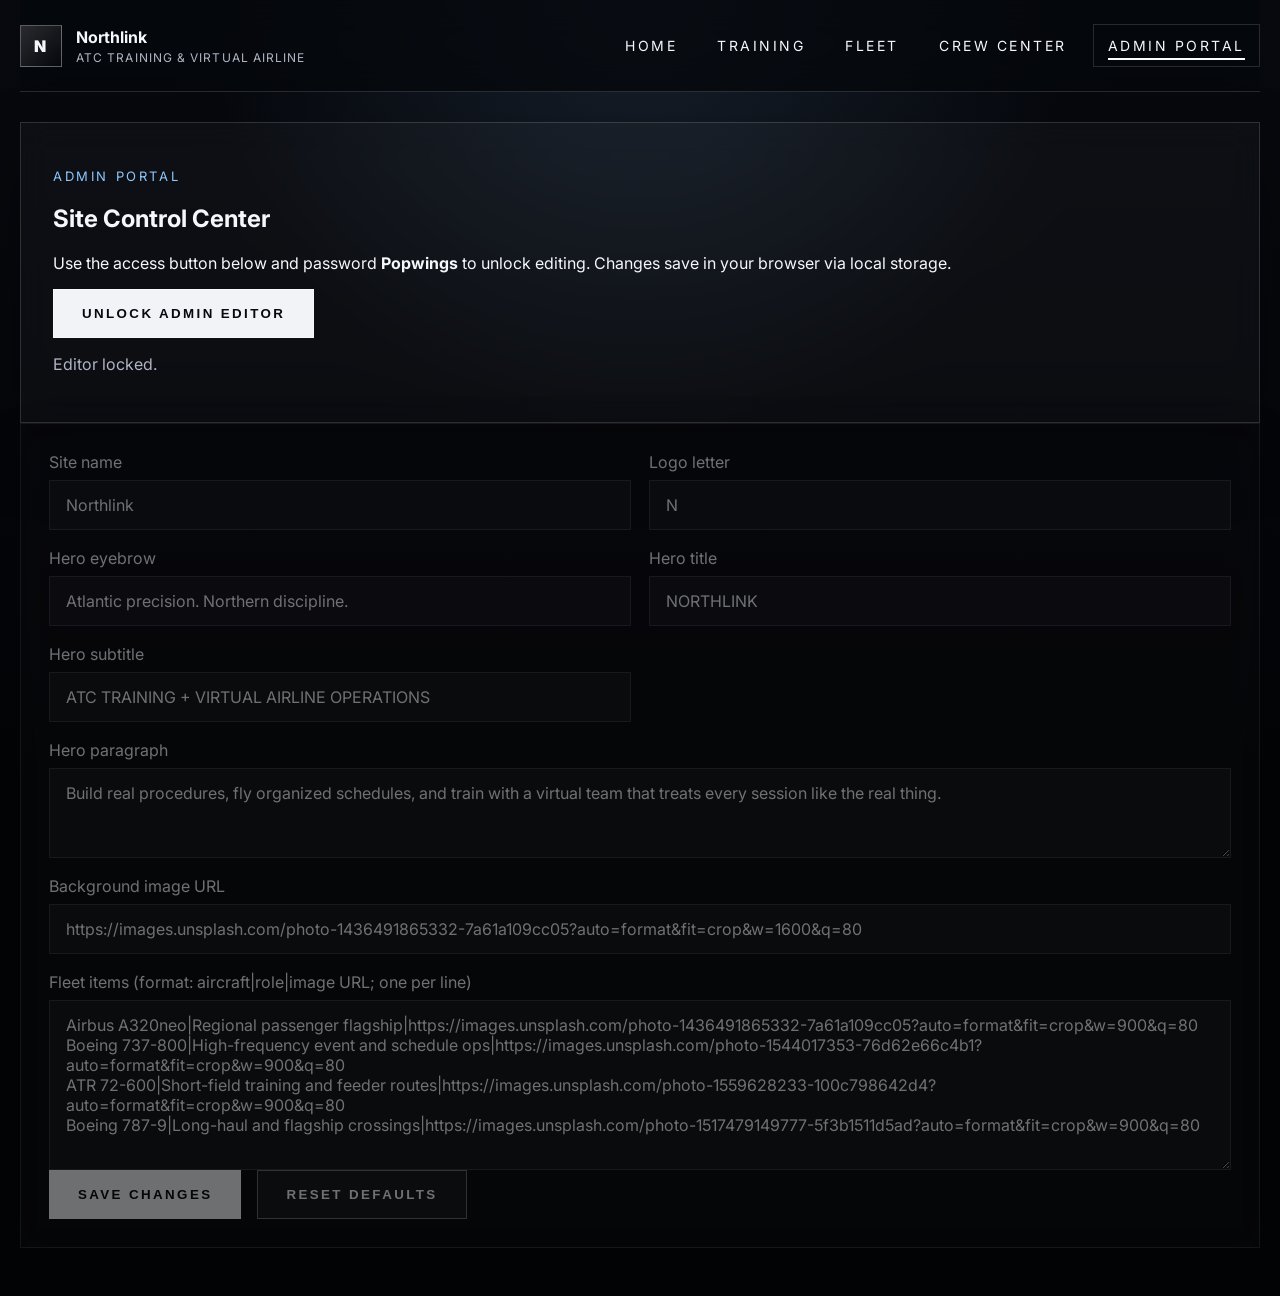
==== admin.html @ 6ab49938 "Build Northlink multi-page website" ====
<!DOCTYPE html>
<html lang="en">
  <head>
    <meta charset="UTF-8" />
    <meta name="viewport" content="width=device-width, initial-scale=1.0" />
    <title>Northlink Admin</title>
    <link rel="preconnect" href="https://fonts.googleapis.com" />
    <link rel="preconnect" href="https://fonts.gstatic.com" crossorigin />
    <link href="https://fonts.googleapis.com/css2?family=Inter:wght@400;500;600;700;800;900&display=swap" rel="stylesheet" />
    <link rel="stylesheet" href="styles.css" />
  </head>
  <body data-page="admin">
    <div class="site-shell inner-page">
      <header class="topbar">
        <a class="brand" href="index.html"><span class="brand-mark">N</span><span><strong>Northlink</strong><small>ATC Training & Virtual Airline</small></span></a>
        <nav class="nav">
          <a href="index.html" data-nav="home">Home</a>
          <a href="training.html" data-nav="training">Training</a>
          <a href="fleet.html" data-nav="fleet">Fleet</a>
          <a href="crew.html" data-nav="crew">Crew Center</a>
          <a href="admin.html" class="portal-link" data-nav="admin">Admin Portal</a>
        </nav>
      </header>
      <main class="page-grid reveal">
        <section class="page-hero glass">
          <p class="section-tag">Admin Portal</p>
          <h1>Site Control Center</h1>
          <p>Use the access button below and password <strong>Popwings</strong> to unlock editing. Changes save in your browser via local storage.</p>
          <button id="adminUnlock" class="button button-primary">Unlock Admin Editor</button>
          <p id="adminStatus" class="admin-status">Editor locked.</p>
        </section>

        <section id="adminPanel" class="admin-panel glass locked">
          <div class="admin-grid">
            <label>
              <span>Site name</span>
              <input data-setting="siteName" type="text" placeholder="Northlink" />
            </label>
            <label>
              <span>Logo letter</span>
              <input data-setting="logoLetter" type="text" maxlength="2" placeholder="N" />
            </label>
            <label>
              <span>Hero eyebrow</span>
              <input data-setting="heroEyebrow" type="text" />
            </label>
            <label>
              <span>Hero title</span>
              <input data-setting="heroTitle" type="text" />
            </label>
            <label>
              <span>Hero subtitle</span>
              <input data-setting="heroSubtitle" type="text" />
            </label>
            <label class="full">
              <span>Hero paragraph</span>
              <textarea data-setting="heroCopy" rows="3"></textarea>
            </label>
            <label class="full">
              <span>Background image URL</span>
              <input data-setting="heroImage" type="url" placeholder="https://..." />
            </label>
            <label class="full">
              <span>Fleet items (format: aircraft|role|image URL; one per line)</span>
              <textarea data-setting="fleetItems" rows="7"></textarea>
            </label>
          </div>
          <div class="admin-actions">
            <button id="saveSettings" class="button button-primary">Save Changes</button>
            <button id="resetSettings" class="button button-secondary">Reset Defaults</button>
          </div>
        </section>
      </main>
    </div>
    <script src="app.js"></script>
  </body>
</html>
---- styles.css ----
:root {
  --bg: #05070b;
  --bg-soft: rgba(255, 255, 255, 0.06);
  --text: #f5f7fb;
  --muted: #afb5c3;
  --line: rgba(255, 255, 255, 0.14);
  --accent: #8cc8ff;
  --accent-strong: #ffffff;
  --shadow: 0 30px 60px rgba(0, 0, 0, 0.35);
  --hero-image: url('https://images.unsplash.com/photo-1436491865332-7a61a109cc05?auto=format&fit=crop&w=1600&q=80');
}
* { box-sizing: border-box; }
html { scroll-behavior: smooth; }
body {
  margin: 0;
  min-height: 100vh;
  font-family: 'Inter', system-ui, sans-serif;
  background:
    radial-gradient(circle at top, rgba(140, 200, 255, 0.12), transparent 30%),
    linear-gradient(180deg, #07090f, #030406 60%);
  color: var(--text);
}
a { color: inherit; text-decoration: none; }
.site-shell { width: min(1240px, calc(100% - 40px)); margin: 0 auto; padding-bottom: 48px; }
.topbar {
  position: sticky; top: 0; z-index: 20; display: flex; align-items: center; justify-content: space-between;
  padding: 24px 0; backdrop-filter: blur(18px); background: rgba(5,7,11,0.75); border-bottom: 1px solid var(--line);
}
.brand { display: inline-flex; align-items: center; gap: 14px; }
.brand-mark {
  width: 42px; height: 42px; display: grid; place-items: center; border: 1px solid rgba(255,255,255,.3);
  font-weight: 900; letter-spacing: .08em; background: linear-gradient(135deg, rgba(255,255,255,.15), transparent);
}
.brand strong, .brand small { display: block; }
.brand small { color: var(--muted); font-size: 12px; letter-spacing: .09em; text-transform: uppercase; margin-top: 3px; }
.nav { display: flex; gap: 12px; flex-wrap: wrap; align-items: center; }
.nav a { padding: 12px 14px; font-size: 14px; text-transform: uppercase; letter-spacing: .18em; position: relative; }
.nav a.active::after, .nav a:hover::after {
  content: ''; position: absolute; left: 14px; right: 14px; bottom: 6px; height: 2px; background: var(--accent-strong);
}
.portal-link { border: 1px solid var(--line); }
.hero {
  position: relative; min-height: calc(100vh - 110px); display: grid; align-items: center; overflow: hidden; border-bottom: 1px solid var(--line);
}
.hero::before {
  content: ''; position: absolute; inset: 0; background: var(--hero-image) center/cover no-repeat; filter: grayscale(1) brightness(0.3); transform: scale(1.04);
  animation: drift 16s ease-in-out infinite alternate;
}
.hero-overlay { position: absolute; inset: 0; background: linear-gradient(180deg, rgba(3,4,6,.4), rgba(3,4,6,.7)); }
.hero-content { position: relative; z-index: 1; max-width: 760px; padding: 80px 0; }
.eyebrow, .section-tag { color: var(--accent); text-transform: uppercase; letter-spacing: .2em; font-size: 13px; }
.hero h1 { margin: 0; font-size: clamp(4.5rem, 12vw, 8.5rem); line-height: .88; font-weight: 900; }
.hero h2 { margin: 12px 0 18px; font-size: clamp(1.2rem, 3vw, 2rem); letter-spacing: .12em; }
.hero-copy { max-width: 640px; font-size: 1.1rem; color: #dfe4ed; }
.hero-actions, .admin-actions, .table-header { display: flex; gap: 16px; flex-wrap: wrap; align-items: center; }
.button {
  display: inline-flex; align-items: center; justify-content: center; padding: 16px 28px; text-transform: uppercase; letter-spacing: .18em;
  font-weight: 700; border: 1px solid rgba(255,255,255,.35); transition: transform .25s ease, background .25s ease, border-color .25s ease;
  cursor: pointer; background: transparent; color: var(--text);
}
.button:hover { transform: translateY(-2px); }
.button-primary { background: #f2f3f6; color: #07090f; }
.button-secondary { background: rgba(255,255,255,.05); }
.stats, .feature-grid, .split-section, .page-grid { padding-top: 42px; }
.stats { display: grid; grid-template-columns: repeat(3, 1fr); gap: 20px; }
.stats article, .panel, .crew-table, .page-hero, .card, .admin-panel { border: 1px solid var(--line); background: rgba(255,255,255,.03); box-shadow: var(--shadow); }
.stats article { padding: 28px; }
.stats strong { display: block; font-size: 2rem; margin-bottom: 10px; }
.stats span { color: var(--muted); }
.feature-grid, .fleet-grid, .card-list, .crew-layout { display: grid; gap: 20px; }
.feature-grid { grid-template-columns: repeat(3, 1fr); }
.card { padding: 28px; }
.glass { backdrop-filter: blur(16px); }
.split-section { display: grid; gap: 24px; grid-template-columns: 1.2fr .8fr; align-items: start; }
.stacked-panels { display: grid; gap: 18px; }
.panel { padding: 24px; }
.panel span { display:block; color: var(--muted); margin-bottom: 8px; }
.panel.accent { background: linear-gradient(135deg, rgba(140,200,255,.18), rgba(255,255,255,.04)); }
.inner-page .page-grid { padding-top: 30px; }
.page-hero { padding: 32px; }
.card-list { grid-template-columns: repeat(auto-fit, minmax(220px, 1fr)); }
.fleet-grid { grid-template-columns: repeat(auto-fit, minmax(250px, 1fr)); }
.fleet-card img {
  width: 100%; height: 180px; object-fit: cover; border: 1px solid var(--line); margin-bottom: 18px; filter: grayscale(.35) contrast(1.05);
}
.fleet-card span, .metric-card span, .admin-status, .table-row span, .table-row small { color: var(--muted); }
.crew-layout { grid-template-columns: repeat(auto-fit, minmax(220px, 1fr)); }
.metric-card strong { display: block; font-size: 1.5rem; margin: 10px 0 6px; }
.crew-table { padding: 28px; }
.table-row { display: grid; gap: 4px; padding: 16px 0; border-top: 1px solid var(--line); }
.admin-panel { padding: 28px; }
.admin-panel.locked { opacity: .45; pointer-events: none; }
.admin-grid { display: grid; grid-template-columns: repeat(2, minmax(0,1fr)); gap: 18px; }
.admin-grid label { display: grid; gap: 8px; }
.admin-grid .full { grid-column: 1 / -1; }
input, textarea {
  width: 100%; border: 1px solid var(--line); background: rgba(255,255,255,.04); color: var(--text); padding: 14px 16px; font: inherit;
}
.reveal { opacity: 0; transform: translateY(24px); transition: opacity .7s ease, transform .7s ease; }
.reveal.visible { opacity: 1; transform: translateY(0); }
@keyframes drift { from { transform: scale(1.04) translateY(-8px); } to { transform: scale(1.1) translateY(8px); } }
@media (max-width: 920px) {
  .topbar, .split-section, .feature-grid, .stats, .admin-grid { grid-template-columns: 1fr; }
  .topbar { position: static; display: grid; gap: 18px; }
  .nav { justify-content: flex-start; }
}
@media (max-width: 720px) {
  .site-shell { width: min(100% - 24px, 1240px); }
  .hero h1 { font-size: 3.6rem; }
  .hero h2 { font-size: 1rem; }
}
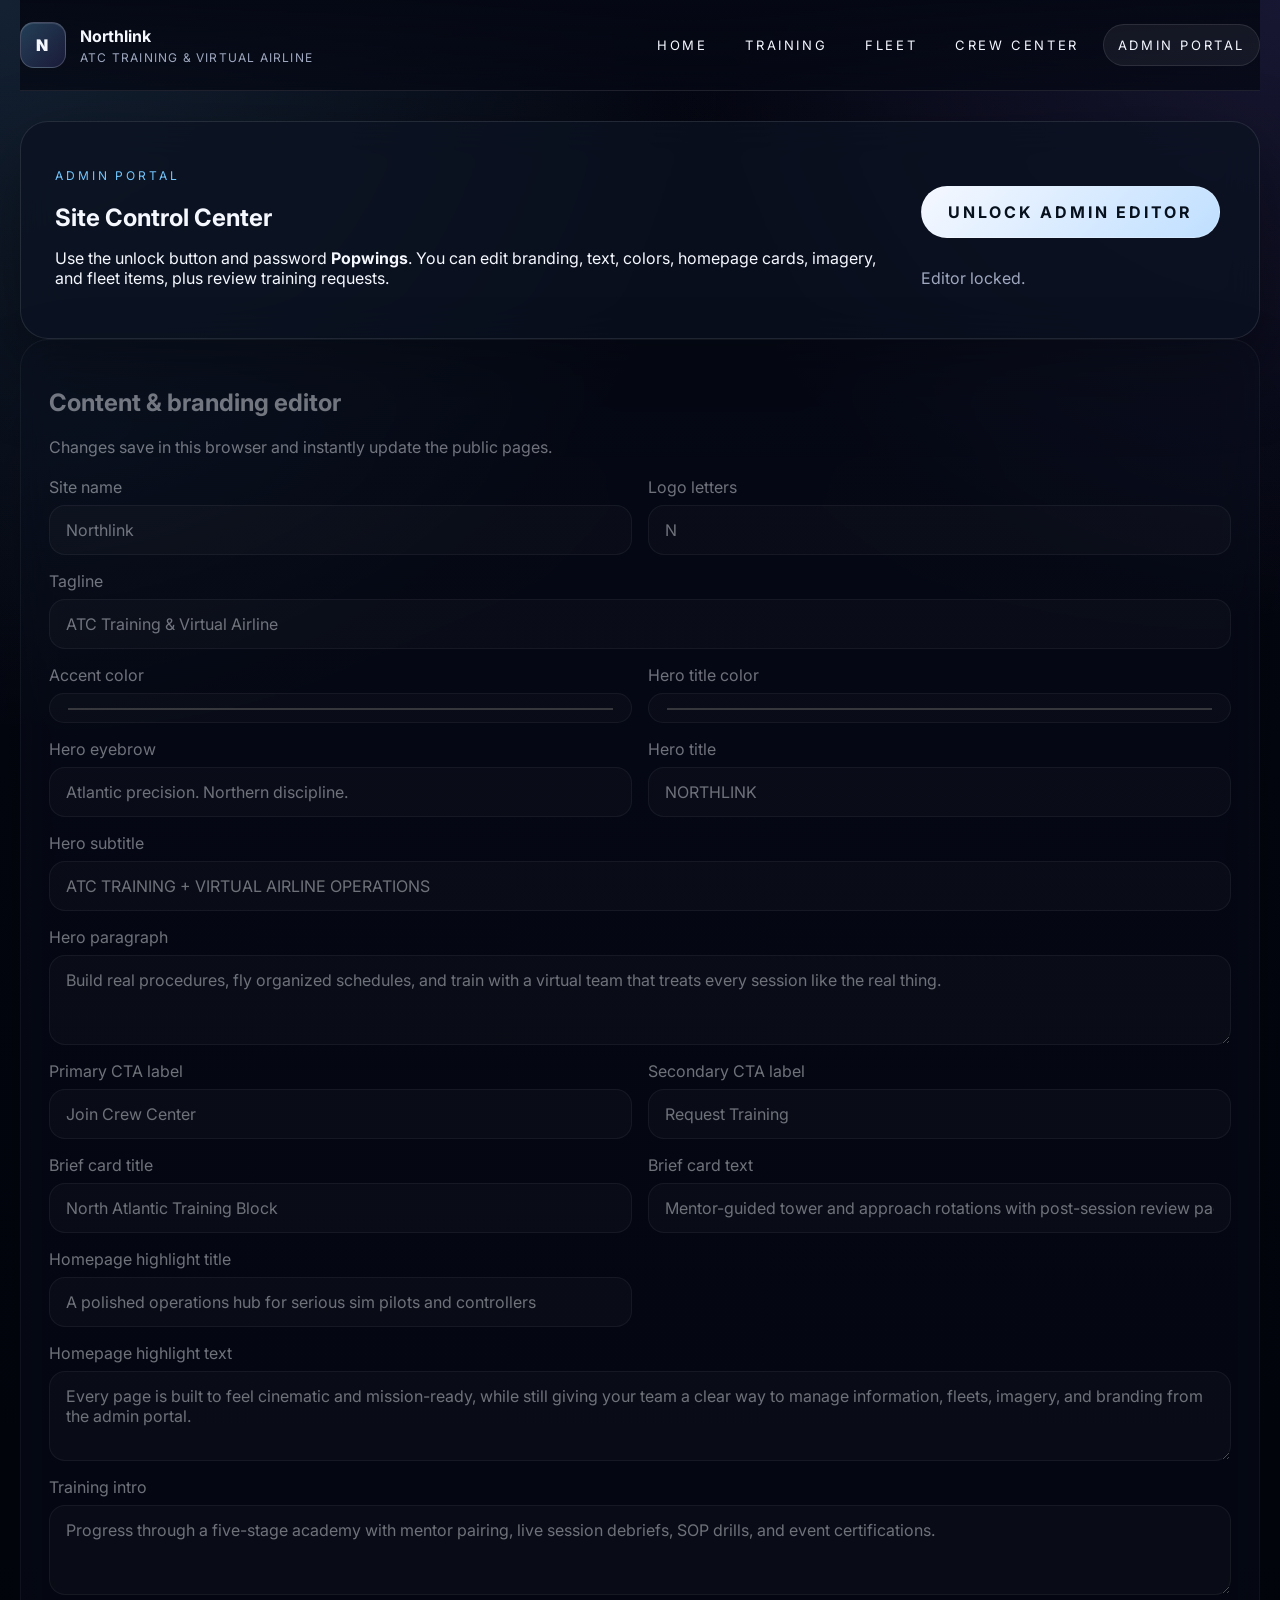
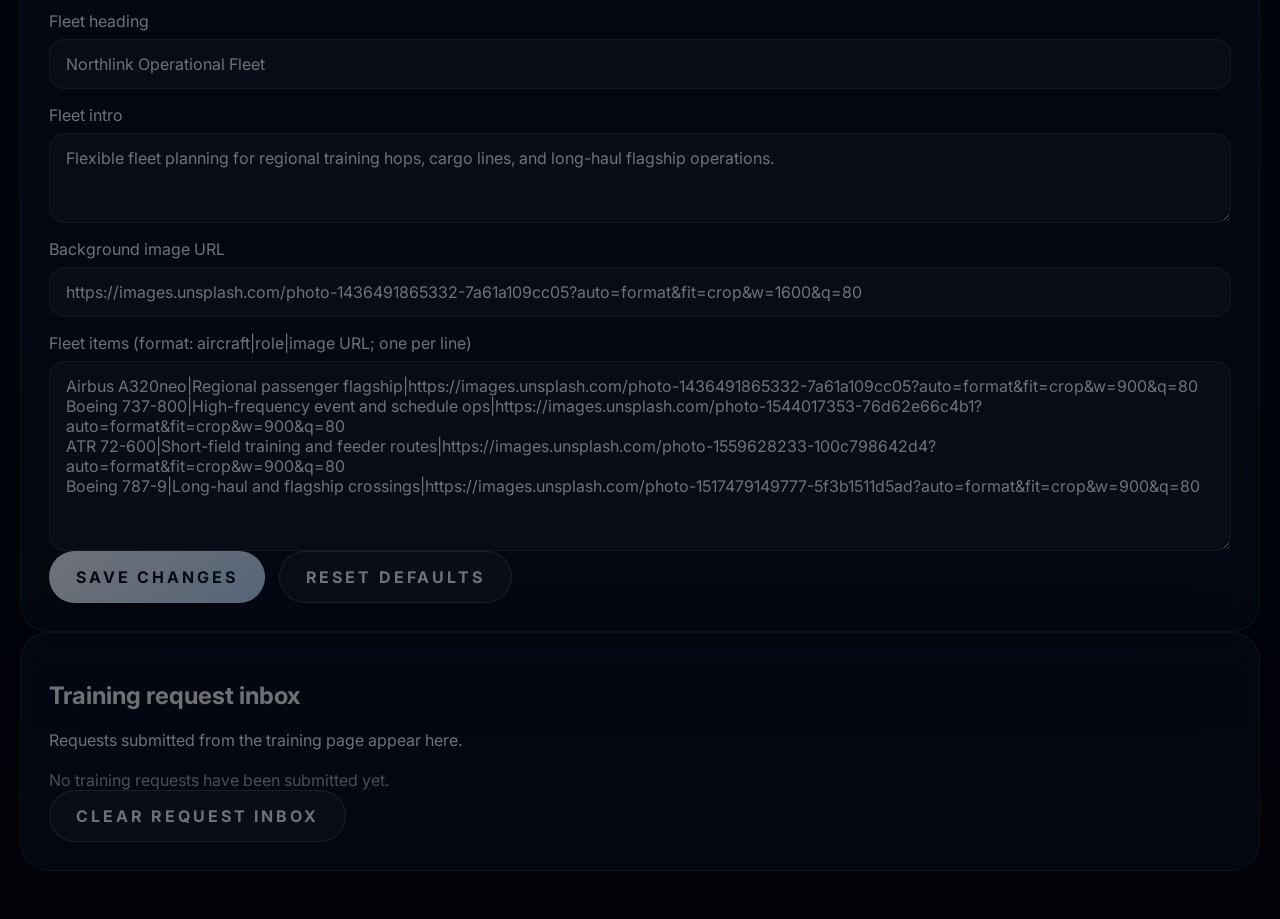
==== commit 96877001: "Upgrade Northlink design and training workflow" ====
--- a/admin.html
+++ b/admin.html
@@ -12,7 +12,7 @@
   <body data-page="admin">
     <div class="site-shell inner-page">
       <header class="topbar">
-        <a class="brand" href="index.html"><span class="brand-mark">N</span><span><strong>Northlink</strong><small>ATC Training & Virtual Airline</small></span></a>
+        <a class="brand" href="index.html"><span class="brand-mark">N</span><span><strong>Northlink</strong><small data-field="siteTagline">ATC Training & Virtual Airline</small></span></a>
         <nav class="nav">
           <a href="index.html" data-nav="home">Home</a>
           <a href="training.html" data-nav="training">Training</a>
@@ -22,52 +22,59 @@
         </nav>
       </header>
       <main class="page-grid reveal">
-        <section class="page-hero glass">
-          <p class="section-tag">Admin Portal</p>
-          <h1>Site Control Center</h1>
-          <p>Use the access button below and password <strong>Popwings</strong> to unlock editing. Changes save in your browser via local storage.</p>
-          <button id="adminUnlock" class="button button-primary">Unlock Admin Editor</button>
-          <p id="adminStatus" class="admin-status">Editor locked.</p>
+        <section class="page-hero glass admin-hero">
+          <div>
+            <p class="section-tag">Admin Portal</p>
+            <h1>Site Control Center</h1>
+            <p>Use the unlock button and password <strong>Popwings</strong>. You can edit branding, text, colors, homepage cards, imagery, and fleet items, plus review training requests.</p>
+          </div>
+          <div class="admin-hero-actions">
+            <button id="adminUnlock" class="button button-primary">Unlock Admin Editor</button>
+            <p id="adminStatus" class="admin-status">Editor locked.</p>
+          </div>
         </section>
 
         <section id="adminPanel" class="admin-panel glass locked">
+          <div class="admin-section-header">
+            <h2>Content & branding editor</h2>
+            <p>Changes save in this browser and instantly update the public pages.</p>
+          </div>
           <div class="admin-grid">
-            <label>
-              <span>Site name</span>
-              <input data-setting="siteName" type="text" placeholder="Northlink" />
-            </label>
-            <label>
-              <span>Logo letter</span>
-              <input data-setting="logoLetter" type="text" maxlength="2" placeholder="N" />
-            </label>
-            <label>
-              <span>Hero eyebrow</span>
-              <input data-setting="heroEyebrow" type="text" />
-            </label>
-            <label>
-              <span>Hero title</span>
-              <input data-setting="heroTitle" type="text" />
-            </label>
-            <label>
-              <span>Hero subtitle</span>
-              <input data-setting="heroSubtitle" type="text" />
-            </label>
-            <label class="full">
-              <span>Hero paragraph</span>
-              <textarea data-setting="heroCopy" rows="3"></textarea>
-            </label>
-            <label class="full">
-              <span>Background image URL</span>
-              <input data-setting="heroImage" type="url" placeholder="https://..." />
-            </label>
-            <label class="full">
-              <span>Fleet items (format: aircraft|role|image URL; one per line)</span>
-              <textarea data-setting="fleetItems" rows="7"></textarea>
-            </label>
+            <label><span>Site name</span><input data-setting="siteName" type="text" placeholder="Northlink" /></label>
+            <label><span>Logo letters</span><input data-setting="logoLetter" type="text" maxlength="3" placeholder="N" /></label>
+            <label class="full"><span>Tagline</span><input data-setting="siteTagline" type="text" /></label>
+            <label><span>Accent color</span><input data-setting="accentColor" type="color" /></label>
+            <label><span>Hero title color</span><input data-setting="titleColor" type="color" /></label>
+            <label><span>Hero eyebrow</span><input data-setting="heroEyebrow" type="text" /></label>
+            <label><span>Hero title</span><input data-setting="heroTitle" type="text" /></label>
+            <label class="full"><span>Hero subtitle</span><input data-setting="heroSubtitle" type="text" /></label>
+            <label class="full"><span>Hero paragraph</span><textarea data-setting="heroCopy" rows="3"></textarea></label>
+            <label><span>Primary CTA label</span><input data-setting="primaryCtaLabel" type="text" /></label>
+            <label><span>Secondary CTA label</span><input data-setting="secondaryCtaLabel" type="text" /></label>
+            <label><span>Brief card title</span><input data-setting="briefTitle" type="text" /></label>
+            <label><span>Brief card text</span><input data-setting="briefText" type="text" /></label>
+            <label><span>Homepage highlight title</span><input data-setting="whyTitle" type="text" /></label>
+            <label class="full"><span>Homepage highlight text</span><textarea data-setting="whyText" rows="3"></textarea></label>
+            <label class="full"><span>Training intro</span><textarea data-setting="academyIntro" rows="3"></textarea></label>
+            <label class="full"><span>Fleet heading</span><input data-setting="fleetHeading" type="text" /></label>
+            <label class="full"><span>Fleet intro</span><textarea data-setting="fleetIntro" rows="3"></textarea></label>
+            <label class="full"><span>Background image URL</span><input data-setting="heroImage" type="url" placeholder="https://..." /></label>
+            <label class="full"><span>Fleet items (format: aircraft|role|image URL; one per line)</span><textarea data-setting="fleetItems" rows="8"></textarea></label>
           </div>
           <div class="admin-actions">
             <button id="saveSettings" class="button button-primary">Save Changes</button>
             <button id="resetSettings" class="button button-secondary">Reset Defaults</button>
+          </div>
+        </section>
+
+        <section id="requestInbox" class="glass inbox-panel locked">
+          <div class="admin-section-header">
+            <h2>Training request inbox</h2>
+            <p>Requests submitted from the training page appear here.</p>
+          </div>
+          <div id="requestList" class="request-list"></div>
+          <div class="admin-actions">
+            <button id="clearRequests" class="button button-secondary">Clear Request Inbox</button>
           </div>
         </section>
       </main>
--- a/styles.css
+++ b/styles.css
@@ -1,12 +1,14 @@
 :root {
-  --bg: #05070b;
-  --bg-soft: rgba(255, 255, 255, 0.06);
-  --text: #f5f7fb;
-  --muted: #afb5c3;
-  --line: rgba(255, 255, 255, 0.14);
-  --accent: #8cc8ff;
-  --accent-strong: #ffffff;
-  --shadow: 0 30px 60px rgba(0, 0, 0, 0.35);
+  --bg: #060814;
+  --panel: rgba(12, 18, 34, 0.72);
+  --panel-strong: rgba(9, 14, 28, 0.9);
+  --text: #f5f8ff;
+  --muted: #9fa8bf;
+  --line: rgba(255, 255, 255, 0.1);
+  --accent: #73c7ff;
+  --accent-2: #8f7dff;
+  --title-color: #ffffff;
+  --shadow: 0 30px 80px rgba(0, 0, 0, 0.4);
   --hero-image: url('https://images.unsplash.com/photo-1436491865332-7a61a109cc05?auto=format&fit=crop&w=1600&q=80');
 }
 * { box-sizing: border-box; }
@@ -15,97 +17,196 @@
   margin: 0;
   min-height: 100vh;
   font-family: 'Inter', system-ui, sans-serif;
+  color: var(--text);
   background:
-    radial-gradient(circle at top, rgba(140, 200, 255, 0.12), transparent 30%),
-    linear-gradient(180deg, #07090f, #030406 60%);
-  color: var(--text);
+    radial-gradient(circle at top left, rgba(115, 199, 255, 0.14), transparent 26%),
+    radial-gradient(circle at top right, rgba(143, 125, 255, 0.14), transparent 22%),
+    linear-gradient(180deg, #040611, #03050d 60%, #02040a 100%);
 }
 a { color: inherit; text-decoration: none; }
-.site-shell { width: min(1240px, calc(100% - 40px)); margin: 0 auto; padding-bottom: 48px; }
+button, input, textarea, select { font: inherit; }
+.site-shell { width: min(1280px, calc(100% - 40px)); margin: 0 auto; padding-bottom: 48px; }
 .topbar {
-  position: sticky; top: 0; z-index: 20; display: flex; align-items: center; justify-content: space-between;
-  padding: 24px 0; backdrop-filter: blur(18px); background: rgba(5,7,11,0.75); border-bottom: 1px solid var(--line);
+  position: sticky;
+  top: 0;
+  z-index: 30;
+  display: flex;
+  align-items: center;
+  justify-content: space-between;
+  gap: 18px;
+  padding: 22px 0;
+  backdrop-filter: blur(20px);
+  background: linear-gradient(180deg, rgba(5, 8, 20, 0.95), rgba(5, 8, 20, 0.75));
+  border-bottom: 1px solid var(--line);
 }
 .brand { display: inline-flex; align-items: center; gap: 14px; }
 .brand-mark {
-  width: 42px; height: 42px; display: grid; place-items: center; border: 1px solid rgba(255,255,255,.3);
-  font-weight: 900; letter-spacing: .08em; background: linear-gradient(135deg, rgba(255,255,255,.15), transparent);
+  width: 46px;
+  height: 46px;
+  display: grid;
+  place-items: center;
+  border-radius: 14px;
+  border: 1px solid rgba(255, 255, 255, 0.18);
+  background: linear-gradient(135deg, rgba(115, 199, 255, 0.28), rgba(143, 125, 255, 0.14));
+  box-shadow: inset 0 1px 0 rgba(255,255,255,0.1);
+  font-weight: 900;
+  letter-spacing: 0.08em;
 }
 .brand strong, .brand small { display: block; }
-.brand small { color: var(--muted); font-size: 12px; letter-spacing: .09em; text-transform: uppercase; margin-top: 3px; }
-.nav { display: flex; gap: 12px; flex-wrap: wrap; align-items: center; }
-.nav a { padding: 12px 14px; font-size: 14px; text-transform: uppercase; letter-spacing: .18em; position: relative; }
-.nav a.active::after, .nav a:hover::after {
-  content: ''; position: absolute; left: 14px; right: 14px; bottom: 6px; height: 2px; background: var(--accent-strong);
-}
+.brand small { color: var(--muted); font-size: 12px; letter-spacing: .1em; text-transform: uppercase; margin-top: 4px; }
+.nav { display: flex; gap: 10px; flex-wrap: wrap; align-items: center; }
+.nav a {
+  padding: 12px 14px;
+  font-size: 13px;
+  text-transform: uppercase;
+  letter-spacing: .2em;
+  position: relative;
+  border-radius: 999px;
+}
+.nav a.active, .nav a:hover { background: rgba(255,255,255,0.06); }
 .portal-link { border: 1px solid var(--line); }
 .hero {
-  position: relative; min-height: calc(100vh - 110px); display: grid; align-items: center; overflow: hidden; border-bottom: 1px solid var(--line);
+  position: relative;
+  display: grid;
+  grid-template-columns: minmax(0, 1fr) 340px;
+  gap: 26px;
+  min-height: calc(100vh - 108px);
+  align-items: end;
+  overflow: hidden;
+  border-bottom: 1px solid var(--line);
+  padding: 48px 0 36px;
 }
 .hero::before {
-  content: ''; position: absolute; inset: 0; background: var(--hero-image) center/cover no-repeat; filter: grayscale(1) brightness(0.3); transform: scale(1.04);
-  animation: drift 16s ease-in-out infinite alternate;
-}
-.hero-overlay { position: absolute; inset: 0; background: linear-gradient(180deg, rgba(3,4,6,.4), rgba(3,4,6,.7)); }
-.hero-content { position: relative; z-index: 1; max-width: 760px; padding: 80px 0; }
-.eyebrow, .section-tag { color: var(--accent); text-transform: uppercase; letter-spacing: .2em; font-size: 13px; }
-.hero h1 { margin: 0; font-size: clamp(4.5rem, 12vw, 8.5rem); line-height: .88; font-weight: 900; }
-.hero h2 { margin: 12px 0 18px; font-size: clamp(1.2rem, 3vw, 2rem); letter-spacing: .12em; }
-.hero-copy { max-width: 640px; font-size: 1.1rem; color: #dfe4ed; }
-.hero-actions, .admin-actions, .table-header { display: flex; gap: 16px; flex-wrap: wrap; align-items: center; }
+  content: '';
+  position: absolute;
+  inset: 0;
+  background: var(--hero-image) center/cover no-repeat;
+  filter: grayscale(0.2) brightness(0.28) contrast(1.1);
+  transform: scale(1.04);
+  animation: drift 18s ease-in-out infinite alternate;
+}
+.hero-overlay {
+  position: absolute;
+  inset: 0;
+  background: linear-gradient(180deg, rgba(5, 8, 20, 0.45), rgba(5, 8, 20, 0.78));
+}
+.hero-orb {
+  position: absolute;
+  border-radius: 999px;
+  filter: blur(14px);
+  opacity: 0.55;
+  animation: pulse 8s ease-in-out infinite;
+}
+.orb-one { width: 180px; height: 180px; background: rgba(115, 199, 255, 0.3); top: 14%; right: 18%; }
+.orb-two { width: 130px; height: 130px; background: rgba(143, 125, 255, 0.22); bottom: 20%; left: 7%; animation-delay: 1.6s; }
+.hero-content, .hero-sidecard { position: relative; z-index: 1; }
+.hero-content { max-width: 820px; padding: 70px 0 30px; }
+.eyebrow, .section-tag { color: var(--accent); text-transform: uppercase; letter-spacing: .24em; font-size: 12px; }
+.hero h1 {
+  margin: 0;
+  font-size: clamp(4.8rem, 11vw, 8.8rem);
+  line-height: .86;
+  font-weight: 900;
+  color: var(--title-color);
+  text-shadow: 0 20px 50px rgba(0,0,0,0.45);
+}
+.hero h2 { margin: 12px 0 20px; font-size: clamp(1.15rem, 2.8vw, 2rem); letter-spacing: .16em; max-width: 760px; }
+.hero-copy { max-width: 670px; font-size: 1.08rem; color: #dce5f7; }
+.hero-actions, .admin-actions, .table-header, .form-actions, .admin-hero-actions { display: flex; gap: 14px; flex-wrap: wrap; align-items: center; }
 .button {
-  display: inline-flex; align-items: center; justify-content: center; padding: 16px 28px; text-transform: uppercase; letter-spacing: .18em;
-  font-weight: 700; border: 1px solid rgba(255,255,255,.35); transition: transform .25s ease, background .25s ease, border-color .25s ease;
-  cursor: pointer; background: transparent; color: var(--text);
-}
-.button:hover { transform: translateY(-2px); }
-.button-primary { background: #f2f3f6; color: #07090f; }
+  display: inline-flex;
+  align-items: center;
+  justify-content: center;
+  padding: 15px 26px;
+  border-radius: 999px;
+  text-transform: uppercase;
+  letter-spacing: .18em;
+  font-weight: 700;
+  border: 1px solid rgba(255,255,255,.18);
+  transition: transform .25s ease, background .25s ease, border-color .25s ease, box-shadow .25s ease;
+  cursor: pointer;
+  background: transparent;
+  color: var(--text);
+}
+.button:hover { transform: translateY(-2px); box-shadow: 0 18px 28px rgba(0,0,0,.24); }
+.button-primary { background: linear-gradient(135deg, #f5f8ff, #bfdfff); color: #07101d; }
 .button-secondary { background: rgba(255,255,255,.05); }
-.stats, .feature-grid, .split-section, .page-grid { padding-top: 42px; }
-.stats { display: grid; grid-template-columns: repeat(3, 1fr); gap: 20px; }
-.stats article, .panel, .crew-table, .page-hero, .card, .admin-panel { border: 1px solid var(--line); background: rgba(255,255,255,.03); box-shadow: var(--shadow); }
-.stats article { padding: 28px; }
-.stats strong { display: block; font-size: 2rem; margin-bottom: 10px; }
-.stats span { color: var(--muted); }
+.glass {
+  background: linear-gradient(180deg, rgba(15, 22, 39, 0.78), rgba(10, 15, 28, 0.72));
+  border: 1px solid var(--line);
+  box-shadow: var(--shadow);
+  backdrop-filter: blur(18px);
+}
+.hero-sidecard, .page-hero, .card, .panel, .wide-card, .crew-table, .admin-panel, .inbox-panel {
+  border-radius: 28px;
+}
+.hero-sidecard { padding: 28px; align-self: end; margin-bottom: 16px; }
+.brief-list { margin: 16px 0 0; padding-left: 18px; color: var(--muted); display: grid; gap: 8px; }
+.stats, .feature-grid, .showcase-grid, .page-grid { padding-top: 42px; }
+.stats { display: grid; grid-template-columns: repeat(3, minmax(0, 1fr)); gap: 18px; }
+.stats article, .panel, .crew-table, .page-hero, .card, .wide-card, .admin-panel, .inbox-panel { background: var(--panel); border: 1px solid var(--line); box-shadow: var(--shadow); }
+.stats article { padding: 26px; border-radius: 22px; }
+.stats strong { display: block; font-size: 2.2rem; margin-bottom: 10px; }
+.stats span, .fleet-card span, .metric-card span, .admin-status, .table-row span, .table-row small, .form-status, .request-meta, .empty-state { color: var(--muted); }
 .feature-grid, .fleet-grid, .card-list, .crew-layout { display: grid; gap: 20px; }
-.feature-grid { grid-template-columns: repeat(3, 1fr); }
-.card { padding: 28px; }
-.glass { backdrop-filter: blur(16px); }
-.split-section { display: grid; gap: 24px; grid-template-columns: 1.2fr .8fr; align-items: start; }
-.stacked-panels { display: grid; gap: 18px; }
+.feature-grid { grid-template-columns: repeat(3, minmax(0, 1fr)); }
+.showcase-grid { display: grid; grid-template-columns: 1.2fr .8fr .8fr; gap: 20px; }
+.card, .wide-card, .page-hero, .crew-table, .admin-panel, .inbox-panel { padding: 28px; }
+.wide-card { min-height: 220px; }
 .panel { padding: 24px; }
 .panel span { display:block; color: var(--muted); margin-bottom: 8px; }
-.panel.accent { background: linear-gradient(135deg, rgba(140,200,255,.18), rgba(255,255,255,.04)); }
-.inner-page .page-grid { padding-top: 30px; }
-.page-hero { padding: 32px; }
+.panel.accent { background: linear-gradient(135deg, rgba(115, 199, 255, .16), rgba(143, 125, 255, .12)); }
+.inner-page .page-grid { padding-top: 30px; gap: 24px; }
+.page-hero { padding: 34px; }
+.page-hero h1 { margin-bottom: 12px; }
 .card-list { grid-template-columns: repeat(auto-fit, minmax(220px, 1fr)); }
+.training-layout { display: grid; grid-template-columns: 1.1fr .9fr; gap: 22px; }
+.training-form-panel { padding: 28px; border-radius: 28px; }
+.request-form, .admin-grid { display: grid; grid-template-columns: repeat(2, minmax(0, 1fr)); gap: 16px; }
+.request-form .full, .admin-grid .full { grid-column: 1 / -1; }
+label { display: grid; gap: 8px; }
+input, textarea, select {
+  width: 100%;
+  border-radius: 16px;
+  border: 1px solid rgba(255,255,255,.12);
+  background: rgba(255,255,255,.045);
+  color: var(--text);
+  padding: 14px 16px;
+}
+select option { color: #111; }
 .fleet-grid { grid-template-columns: repeat(auto-fit, minmax(250px, 1fr)); }
-.fleet-card img {
-  width: 100%; height: 180px; object-fit: cover; border: 1px solid var(--line); margin-bottom: 18px; filter: grayscale(.35) contrast(1.05);
-}
-.fleet-card span, .metric-card span, .admin-status, .table-row span, .table-row small { color: var(--muted); }
+.fleet-card img { width: 100%; height: 200px; object-fit: cover; border-radius: 18px; border: 1px solid var(--line); margin-bottom: 18px; }
 .crew-layout { grid-template-columns: repeat(auto-fit, minmax(220px, 1fr)); }
-.metric-card strong { display: block; font-size: 1.5rem; margin: 10px 0 6px; }
-.crew-table { padding: 28px; }
+.metric-card strong { display: block; font-size: 1.55rem; margin: 10px 0 6px; }
 .table-row { display: grid; gap: 4px; padding: 16px 0; border-top: 1px solid var(--line); }
-.admin-panel { padding: 28px; }
-.admin-panel.locked { opacity: .45; pointer-events: none; }
-.admin-grid { display: grid; grid-template-columns: repeat(2, minmax(0,1fr)); gap: 18px; }
-.admin-grid label { display: grid; gap: 8px; }
-.admin-grid .full { grid-column: 1 / -1; }
-input, textarea {
-  width: 100%; border: 1px solid var(--line); background: rgba(255,255,255,.04); color: var(--text); padding: 14px 16px; font: inherit;
-}
-.reveal { opacity: 0; transform: translateY(24px); transition: opacity .7s ease, transform .7s ease; }
+.admin-hero { display: flex; justify-content: space-between; gap: 20px; align-items: end; }
+.admin-panel.locked, .inbox-panel.locked { opacity: .45; pointer-events: none; }
+.admin-section-header { margin-bottom: 20px; }
+.request-list { display: grid; gap: 16px; }
+.request-card {
+  background: rgba(255,255,255,.04);
+  border: 1px solid var(--line);
+  border-radius: 22px;
+  padding: 22px;
+}
+.request-card h3 { margin-top: 0; margin-bottom: 8px; }
+.request-meta { display: flex; gap: 12px; flex-wrap: wrap; margin-bottom: 12px; }
+.reveal { opacity: 0; transform: translateY(24px); transition: opacity .75s ease, transform .75s ease; }
 .reveal.visible { opacity: 1; transform: translateY(0); }
-@keyframes drift { from { transform: scale(1.04) translateY(-8px); } to { transform: scale(1.1) translateY(8px); } }
+@keyframes drift { from { transform: scale(1.04) translateY(-8px); } to { transform: scale(1.09) translateY(8px); } }
+@keyframes pulse { 0%,100% { transform: scale(1); } 50% { transform: scale(1.1); } }
+@media (max-width: 1080px) {
+  .hero, .training-layout, .showcase-grid { grid-template-columns: 1fr; }
+  .hero-sidecard { max-width: 460px; }
+}
 @media (max-width: 920px) {
-  .topbar, .split-section, .feature-grid, .stats, .admin-grid { grid-template-columns: 1fr; }
-  .topbar { position: static; display: grid; gap: 18px; }
+  .topbar { position: static; display: grid; }
+  .feature-grid, .stats, .request-form, .admin-grid, .admin-hero { grid-template-columns: 1fr; }
   .nav { justify-content: flex-start; }
 }
 @media (max-width: 720px) {
-  .site-shell { width: min(100% - 24px, 1240px); }
-  .hero h1 { font-size: 3.6rem; }
+  .site-shell { width: min(100% - 24px, 1280px); }
+  .hero h1 { font-size: 3.8rem; }
   .hero h2 { font-size: 1rem; }
-}
+  .button { width: 100%; }
+}
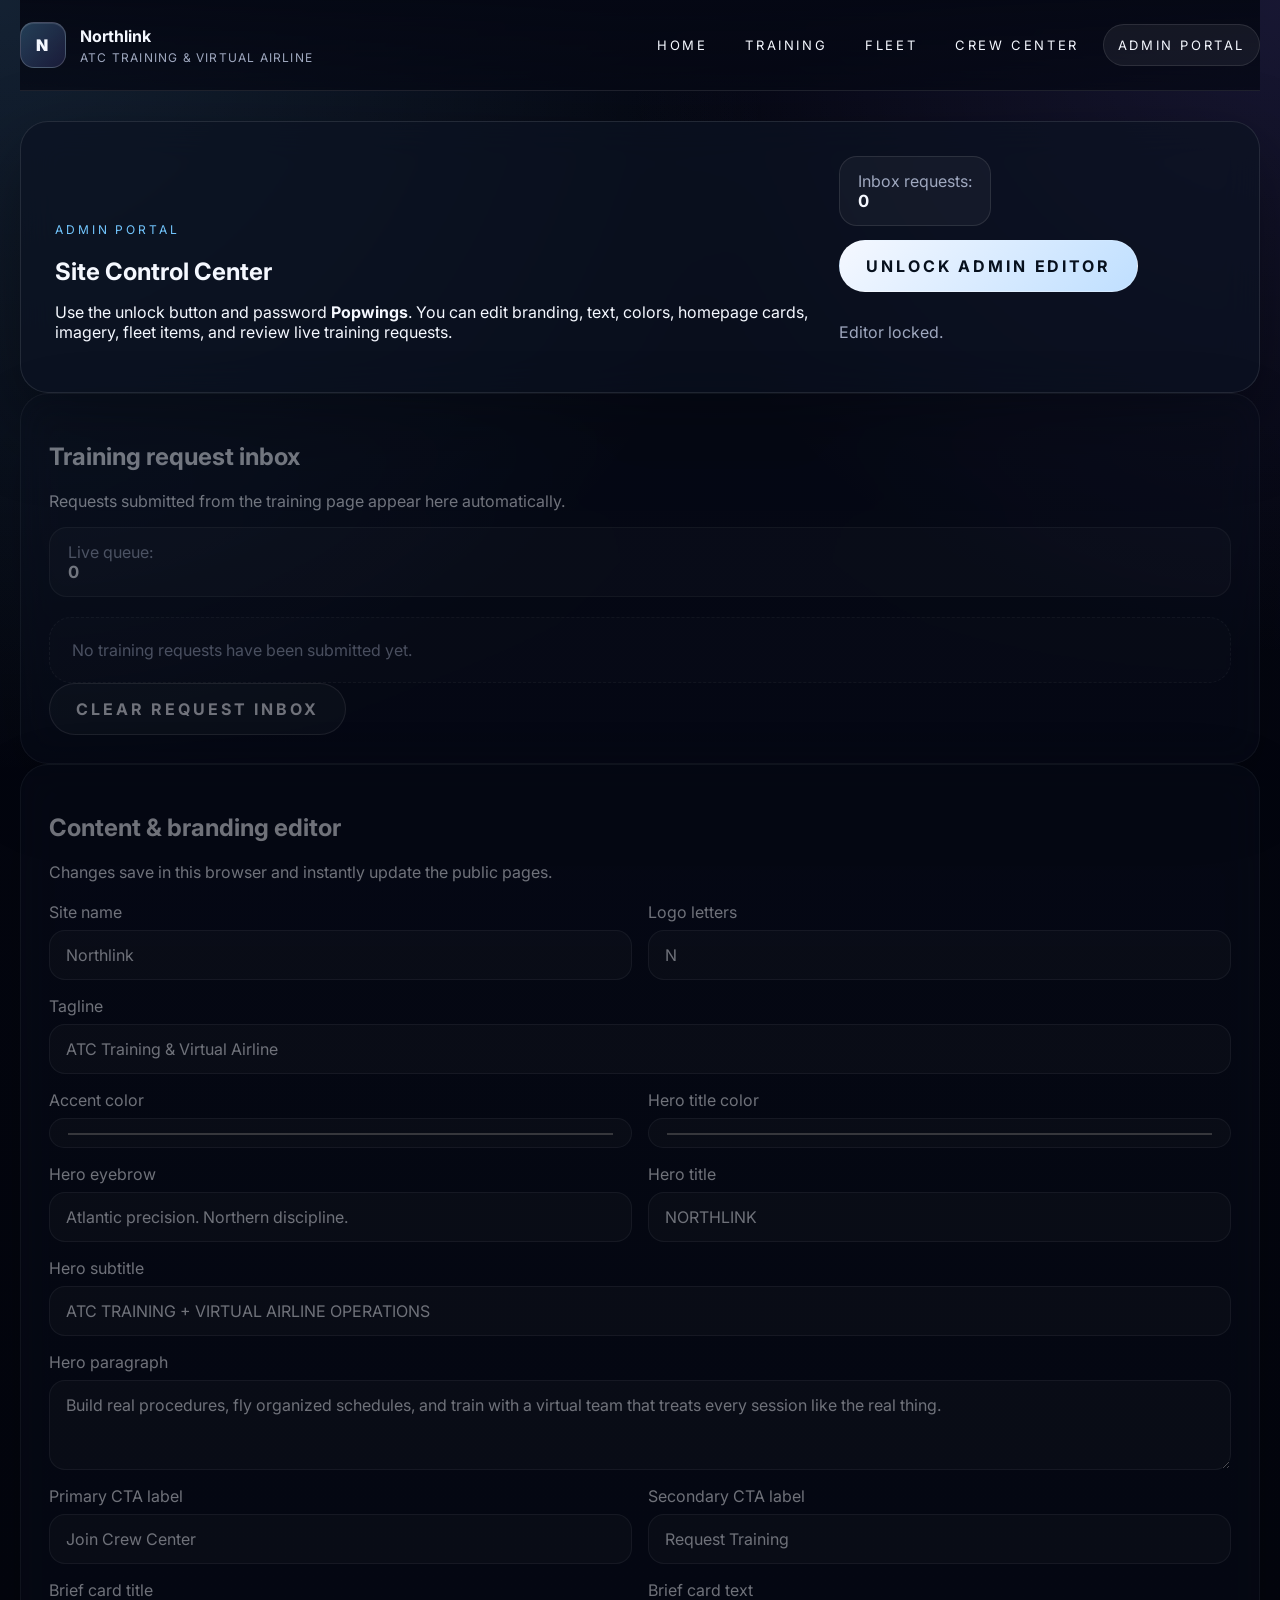
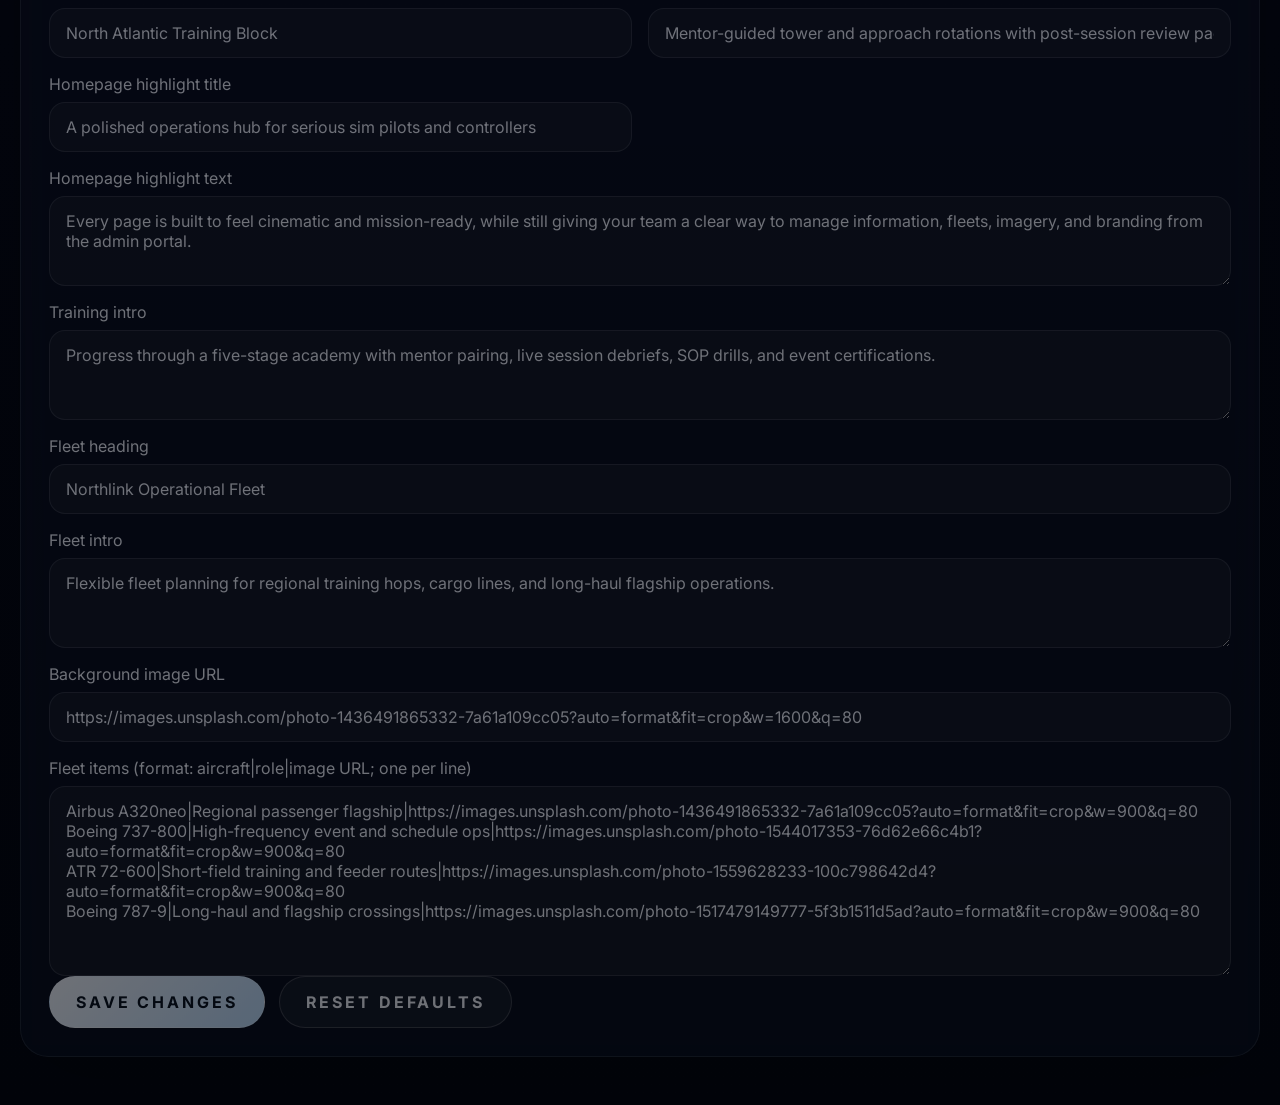
==== commit fc9b1d49: "Fix training inbox sync and polish admin UI" ====
--- a/admin.html
+++ b/admin.html
@@ -26,11 +26,26 @@
           <div>
             <p class="section-tag">Admin Portal</p>
             <h1>Site Control Center</h1>
-            <p>Use the unlock button and password <strong>Popwings</strong>. You can edit branding, text, colors, homepage cards, imagery, and fleet items, plus review training requests.</p>
+            <p>Use the unlock button and password <strong>Popwings</strong>. You can edit branding, text, colors, homepage cards, imagery, fleet items, and review live training requests.</p>
           </div>
           <div class="admin-hero-actions">
+            <div class="request-count-pill">Inbox requests: <strong id="requestCountBadge">0</strong></div>
             <button id="adminUnlock" class="button button-primary">Unlock Admin Editor</button>
             <p id="adminStatus" class="admin-status">Editor locked.</p>
+          </div>
+        </section>
+
+        <section id="requestInbox" class="glass inbox-panel locked">
+          <div class="admin-section-header">
+            <div>
+              <h2>Training request inbox</h2>
+              <p>Requests submitted from the training page appear here automatically.</p>
+            </div>
+            <div class="request-count-pill">Live queue: <strong id="requestCountHeader">0</strong></div>
+          </div>
+          <div id="requestList" class="request-list"></div>
+          <div class="admin-actions">
+            <button id="clearRequests" class="button button-secondary">Clear Request Inbox</button>
           </div>
         </section>
 
@@ -66,17 +81,6 @@
             <button id="resetSettings" class="button button-secondary">Reset Defaults</button>
           </div>
         </section>
-
-        <section id="requestInbox" class="glass inbox-panel locked">
-          <div class="admin-section-header">
-            <h2>Training request inbox</h2>
-            <p>Requests submitted from the training page appear here.</p>
-          </div>
-          <div id="requestList" class="request-list"></div>
-          <div class="admin-actions">
-            <button id="clearRequests" class="button button-secondary">Clear Request Inbox</button>
-          </div>
-        </section>
       </main>
     </div>
     <script src="app.js"></script>
--- a/styles.css
+++ b/styles.css
@@ -112,7 +112,7 @@
 }
 .hero h2 { margin: 12px 0 20px; font-size: clamp(1.15rem, 2.8vw, 2rem); letter-spacing: .16em; max-width: 760px; }
 .hero-copy { max-width: 670px; font-size: 1.08rem; color: #dce5f7; }
-.hero-actions, .admin-actions, .table-header, .form-actions, .admin-hero-actions { display: flex; gap: 14px; flex-wrap: wrap; align-items: center; }
+.hero-actions, .admin-actions, .table-header, .form-actions, .admin-hero-actions, .submission-note, .hero-chip-stack { display: flex; gap: 14px; flex-wrap: wrap; align-items: center; }
 .button {
   display: inline-flex;
   align-items: center;
@@ -190,18 +190,48 @@
   padding: 22px;
 }
 .request-card h3 { margin-top: 0; margin-bottom: 8px; }
+
+.training-hero { display: flex; justify-content: space-between; gap: 24px; align-items: end; }
+.hero-chip-stack { justify-content: flex-end; }
+.hero-chip, .request-count-pill {
+  padding: 14px 18px;
+  border-radius: 18px;
+  border: 1px solid var(--line);
+  background: rgba(255,255,255,.04);
+}
+.hero-chip strong, .request-count-pill strong { display: block; font-size: 1.05rem; color: var(--text); }
+.hero-chip span { color: var(--muted); font-size: .92rem; }
+.submission-note { justify-content: space-between; }
+.request-count-pill { color: var(--muted); }
+.request-card-top { display: flex; justify-content: space-between; gap: 16px; align-items: start; margin-bottom: 10px; }
+.request-position {
+  padding: 8px 12px;
+  border-radius: 999px;
+  background: rgba(115,199,255,.12);
+  border: 1px solid rgba(115,199,255,.25);
+  color: var(--accent);
+  font-size: .8rem;
+  letter-spacing: .08em;
+  text-transform: uppercase;
+}
+.empty-state {
+  border: 1px dashed var(--line);
+  border-radius: 22px;
+  padding: 22px;
+  background: rgba(255,255,255,.02);
+}
 .request-meta { display: flex; gap: 12px; flex-wrap: wrap; margin-bottom: 12px; }
 .reveal { opacity: 0; transform: translateY(24px); transition: opacity .75s ease, transform .75s ease; }
 .reveal.visible { opacity: 1; transform: translateY(0); }
 @keyframes drift { from { transform: scale(1.04) translateY(-8px); } to { transform: scale(1.09) translateY(8px); } }
 @keyframes pulse { 0%,100% { transform: scale(1); } 50% { transform: scale(1.1); } }
 @media (max-width: 1080px) {
-  .hero, .training-layout, .showcase-grid { grid-template-columns: 1fr; }
+  .hero, .training-layout, .showcase-grid, .training-hero { grid-template-columns: 1fr; }
   .hero-sidecard { max-width: 460px; }
 }
 @media (max-width: 920px) {
   .topbar { position: static; display: grid; }
-  .feature-grid, .stats, .request-form, .admin-grid, .admin-hero { grid-template-columns: 1fr; }
+  .feature-grid, .stats, .request-form, .admin-grid, .admin-hero, .training-hero { grid-template-columns: 1fr; }
   .nav { justify-content: flex-start; }
 }
 @media (max-width: 720px) {
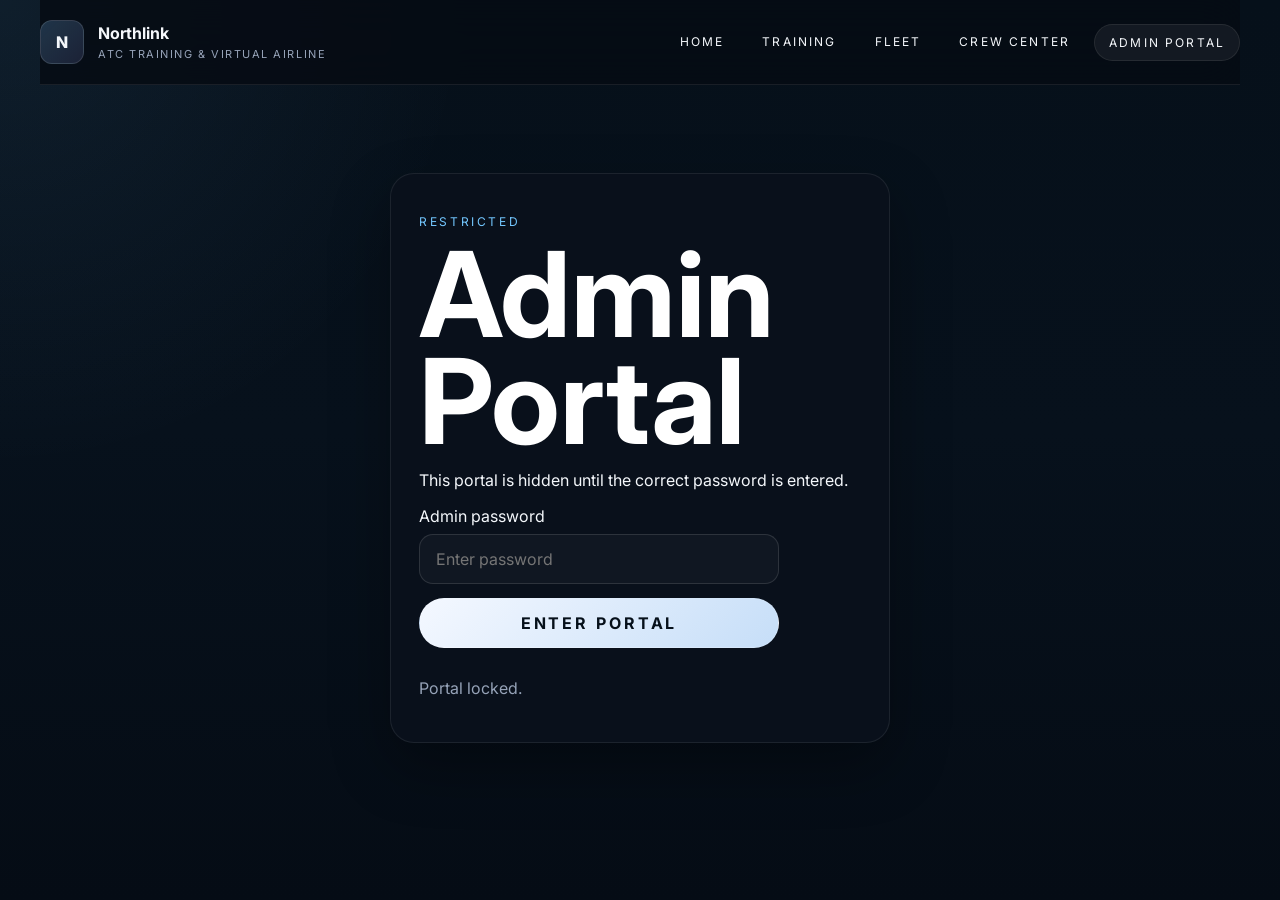
==== commit a648f377: "Refine portal security and crew login flow" ====
--- a/admin.html
+++ b/admin.html
@@ -9,7 +9,7 @@
     <link href="https://fonts.googleapis.com/css2?family=Inter:wght@400;500;600;700;800;900&display=swap" rel="stylesheet" />
     <link rel="stylesheet" href="styles.css" />
   </head>
-  <body data-page="admin">
+  <body data-page="admin" class="admin-page locked-admin-page">
     <div class="site-shell inner-page">
       <header class="topbar">
         <a class="brand" href="index.html"><span class="brand-mark">N</span><span><strong>Northlink</strong><small data-field="siteTagline">ATC Training & Virtual Airline</small></span></a>
@@ -21,66 +21,95 @@
           <a href="admin.html" class="portal-link" data-nav="admin">Admin Portal</a>
         </nav>
       </header>
+
       <main class="page-grid reveal">
-        <section class="page-hero glass admin-hero">
-          <div>
-            <p class="section-tag">Admin Portal</p>
-            <h1>Site Control Center</h1>
-            <p>Use the unlock button and password <strong>Popwings</strong>. You can edit branding, text, colors, homepage cards, imagery, fleet items, and review live training requests.</p>
-          </div>
-          <div class="admin-hero-actions">
-            <div class="request-count-pill">Inbox requests: <strong id="requestCountBadge">0</strong></div>
-            <button id="adminUnlock" class="button button-primary">Unlock Admin Editor</button>
-            <p id="adminStatus" class="admin-status">Editor locked.</p>
-          </div>
+        <section id="adminGate" class="admin-gate glass">
+          <p class="section-tag">Restricted</p>
+          <h1>Admin Portal</h1>
+          <p>This portal is hidden until the correct password is entered.</p>
+          <form id="adminLoginForm" class="single-column-form compact-form">
+            <label><span>Admin password</span><input id="adminPasswordInput" type="password" placeholder="Enter password" required /></label>
+            <button class="button button-primary" type="submit">Enter Portal</button>
+            <p id="adminGateStatus" class="form-status">Portal locked.</p>
+          </form>
         </section>
 
-        <section id="requestInbox" class="glass inbox-panel locked">
-          <div class="admin-section-header">
+        <div id="adminWorkspace" class="hidden-panel admin-workspace">
+          <section class="page-hero glass clean-hero">
             <div>
-              <h2>Training request inbox</h2>
-              <p>Requests submitted from the training page appear here automatically.</p>
+              <p class="section-tag">Admin Portal</p>
+              <h1>Site Control Center</h1>
+              <p>Edit site content, generate crew login codes, and review incoming training requests.</p>
             </div>
-            <div class="request-count-pill">Live queue: <strong id="requestCountHeader">0</strong></div>
-          </div>
-          <div id="requestList" class="request-list"></div>
-          <div class="admin-actions">
-            <button id="clearRequests" class="button button-secondary">Clear Request Inbox</button>
-          </div>
-        </section>
+            <div class="hero-chip-stack">
+              <div class="request-count-pill">Requests <strong id="requestCountBadge">0</strong></div>
+              <div class="request-count-pill">Crew Codes <strong id="crewCodeCountAdmin">0</strong></div>
+              <button id="adminLogout" class="button button-secondary" type="button">Lock Portal</button>
+            </div>
+          </section>
 
-        <section id="adminPanel" class="admin-panel glass locked">
-          <div class="admin-section-header">
-            <h2>Content & branding editor</h2>
-            <p>Changes save in this browser and instantly update the public pages.</p>
-          </div>
-          <div class="admin-grid">
-            <label><span>Site name</span><input data-setting="siteName" type="text" placeholder="Northlink" /></label>
-            <label><span>Logo letters</span><input data-setting="logoLetter" type="text" maxlength="3" placeholder="N" /></label>
-            <label class="full"><span>Tagline</span><input data-setting="siteTagline" type="text" /></label>
-            <label><span>Accent color</span><input data-setting="accentColor" type="color" /></label>
-            <label><span>Hero title color</span><input data-setting="titleColor" type="color" /></label>
-            <label><span>Hero eyebrow</span><input data-setting="heroEyebrow" type="text" /></label>
-            <label><span>Hero title</span><input data-setting="heroTitle" type="text" /></label>
-            <label class="full"><span>Hero subtitle</span><input data-setting="heroSubtitle" type="text" /></label>
-            <label class="full"><span>Hero paragraph</span><textarea data-setting="heroCopy" rows="3"></textarea></label>
-            <label><span>Primary CTA label</span><input data-setting="primaryCtaLabel" type="text" /></label>
-            <label><span>Secondary CTA label</span><input data-setting="secondaryCtaLabel" type="text" /></label>
-            <label><span>Brief card title</span><input data-setting="briefTitle" type="text" /></label>
-            <label><span>Brief card text</span><input data-setting="briefText" type="text" /></label>
-            <label><span>Homepage highlight title</span><input data-setting="whyTitle" type="text" /></label>
-            <label class="full"><span>Homepage highlight text</span><textarea data-setting="whyText" rows="3"></textarea></label>
-            <label class="full"><span>Training intro</span><textarea data-setting="academyIntro" rows="3"></textarea></label>
-            <label class="full"><span>Fleet heading</span><input data-setting="fleetHeading" type="text" /></label>
-            <label class="full"><span>Fleet intro</span><textarea data-setting="fleetIntro" rows="3"></textarea></label>
-            <label class="full"><span>Background image URL</span><input data-setting="heroImage" type="url" placeholder="https://..." /></label>
-            <label class="full"><span>Fleet items (format: aircraft|role|image URL; one per line)</span><textarea data-setting="fleetItems" rows="8"></textarea></label>
-          </div>
-          <div class="admin-actions">
-            <button id="saveSettings" class="button button-primary">Save Changes</button>
-            <button id="resetSettings" class="button button-secondary">Reset Defaults</button>
-          </div>
-        </section>
+          <section class="admin-surface-grid">
+            <section class="glass inbox-panel">
+              <div class="admin-section-header">
+                <div>
+                  <h2>Training request inbox</h2>
+                  <p>Requests submitted from the training page appear here automatically.</p>
+                </div>
+                <div class="request-count-pill">Live queue <strong id="requestCountHeader">0</strong></div>
+              </div>
+              <div id="requestList" class="request-list"></div>
+              <div class="admin-actions">
+                <button id="clearRequests" class="button button-secondary">Clear Request Inbox</button>
+              </div>
+            </section>
+
+            <section class="glass admin-panel">
+              <div class="admin-section-header">
+                <h2>Crew center login generator</h2>
+                <p>Create reusable crew access codes until real APIs are added.</p>
+              </div>
+              <form id="crewCodeForm" class="admin-grid compact-grid">
+                <label><span>Label / role</span><input name="crew_label" type="text" placeholder="Dispatcher / Instructor" required /></label>
+                <label><span>Code prefix</span><input name="crew_prefix" type="text" maxlength="8" placeholder="NTL" required /></label>
+                <div class="admin-actions full"><button type="submit" class="button button-primary">Generate Crew Login</button></div>
+              </form>
+              <div id="crewCodeList" class="request-list code-list"></div>
+            </section>
+          </section>
+
+          <section class="glass admin-panel">
+            <div class="admin-section-header">
+              <h2>Content & branding editor</h2>
+              <p>Changes save in this browser and instantly update the public pages.</p>
+            </div>
+            <div class="admin-grid">
+              <label><span>Site name</span><input data-setting="siteName" type="text" placeholder="Northlink" /></label>
+              <label><span>Logo letters</span><input data-setting="logoLetter" type="text" maxlength="3" placeholder="N" /></label>
+              <label class="full"><span>Tagline</span><input data-setting="siteTagline" type="text" /></label>
+              <label><span>Accent color</span><input data-setting="accentColor" type="color" /></label>
+              <label><span>Hero title color</span><input data-setting="titleColor" type="color" /></label>
+              <label><span>Hero eyebrow</span><input data-setting="heroEyebrow" type="text" /></label>
+              <label><span>Hero title</span><input data-setting="heroTitle" type="text" /></label>
+              <label class="full"><span>Hero subtitle</span><input data-setting="heroSubtitle" type="text" /></label>
+              <label class="full"><span>Hero paragraph</span><textarea data-setting="heroCopy" rows="3"></textarea></label>
+              <label><span>Primary CTA label</span><input data-setting="primaryCtaLabel" type="text" /></label>
+              <label><span>Secondary CTA label</span><input data-setting="secondaryCtaLabel" type="text" /></label>
+              <label><span>Brief card title</span><input data-setting="briefTitle" type="text" /></label>
+              <label><span>Brief card text</span><input data-setting="briefText" type="text" /></label>
+              <label><span>Homepage highlight title</span><input data-setting="whyTitle" type="text" /></label>
+              <label class="full"><span>Homepage highlight text</span><textarea data-setting="whyText" rows="3"></textarea></label>
+              <label class="full"><span>Training intro</span><textarea data-setting="academyIntro" rows="3"></textarea></label>
+              <label class="full"><span>Fleet heading</span><input data-setting="fleetHeading" type="text" /></label>
+              <label class="full"><span>Fleet intro</span><textarea data-setting="fleetIntro" rows="3"></textarea></label>
+              <label class="full"><span>Background image URL</span><input data-setting="heroImage" type="url" placeholder="https://..." /></label>
+              <label class="full"><span>Fleet items (format: aircraft|role|image URL; one per line)</span><textarea data-setting="fleetItems" rows="8"></textarea></label>
+            </div>
+            <div class="admin-actions">
+              <button id="saveSettings" class="button button-primary">Save Changes</button>
+              <button id="resetSettings" class="button button-secondary">Reset Defaults</button>
+            </div>
+          </section>
+        </div>
       </main>
     </div>
     <script src="app.js"></script>
--- a/styles.css
+++ b/styles.css
@@ -1,14 +1,14 @@
 :root {
-  --bg: #060814;
-  --panel: rgba(12, 18, 34, 0.72);
-  --panel-strong: rgba(9, 14, 28, 0.9);
-  --text: #f5f8ff;
-  --muted: #9fa8bf;
-  --line: rgba(255, 255, 255, 0.1);
-  --accent: #73c7ff;
-  --accent-2: #8f7dff;
+  --bg: #071019;
+  --panel: rgba(10, 17, 28, 0.9);
+  --panel-soft: rgba(13, 22, 35, 0.76);
+  --text: #f4f7fb;
+  --muted: #96a3b8;
+  --line: rgba(255, 255, 255, 0.08);
+  --accent: #7bc6ff;
+  --accent-2: #9da7ff;
   --title-color: #ffffff;
-  --shadow: 0 30px 80px rgba(0, 0, 0, 0.4);
+  --shadow: 0 24px 60px rgba(0, 0, 0, 0.32);
   --hero-image: url('https://images.unsplash.com/photo-1436491865332-7a61a109cc05?auto=format&fit=crop&w=1600&q=80');
 }
 * { box-sizing: border-box; }
@@ -19,224 +19,122 @@
   font-family: 'Inter', system-ui, sans-serif;
   color: var(--text);
   background:
-    radial-gradient(circle at top left, rgba(115, 199, 255, 0.14), transparent 26%),
-    radial-gradient(circle at top right, rgba(143, 125, 255, 0.14), transparent 22%),
-    linear-gradient(180deg, #040611, #03050d 60%, #02040a 100%);
+    radial-gradient(circle at top left, rgba(123, 198, 255, 0.08), transparent 30%),
+    linear-gradient(180deg, #06101a 0%, #07111c 48%, #050c15 100%);
 }
 a { color: inherit; text-decoration: none; }
 button, input, textarea, select { font: inherit; }
-.site-shell { width: min(1280px, calc(100% - 40px)); margin: 0 auto; padding-bottom: 48px; }
+.site-shell { width: min(1200px, calc(100% - 40px)); margin: 0 auto; padding-bottom: 56px; }
 .topbar {
-  position: sticky;
-  top: 0;
-  z-index: 30;
-  display: flex;
-  align-items: center;
-  justify-content: space-between;
-  gap: 18px;
-  padding: 22px 0;
-  backdrop-filter: blur(20px);
-  background: linear-gradient(180deg, rgba(5, 8, 20, 0.95), rgba(5, 8, 20, 0.75));
-  border-bottom: 1px solid var(--line);
+  position: sticky; top: 0; z-index: 20; display: flex; justify-content: space-between; align-items: center; gap: 16px;
+  padding: 20px 0; background: rgba(6, 12, 20, 0.88); backdrop-filter: blur(20px); border-bottom: 1px solid var(--line);
 }
 .brand { display: inline-flex; align-items: center; gap: 14px; }
 .brand-mark {
-  width: 46px;
-  height: 46px;
-  display: grid;
-  place-items: center;
-  border-radius: 14px;
-  border: 1px solid rgba(255, 255, 255, 0.18);
-  background: linear-gradient(135deg, rgba(115, 199, 255, 0.28), rgba(143, 125, 255, 0.14));
-  box-shadow: inset 0 1px 0 rgba(255,255,255,0.1);
-  font-weight: 900;
-  letter-spacing: 0.08em;
+  width: 44px; height: 44px; display: grid; place-items: center; border-radius: 12px;
+  border: 1px solid rgba(255,255,255,.12); background: linear-gradient(135deg, rgba(123,198,255,.22), rgba(157,167,255,.14)); font-weight: 800;
 }
 .brand strong, .brand small { display: block; }
-.brand small { color: var(--muted); font-size: 12px; letter-spacing: .1em; text-transform: uppercase; margin-top: 4px; }
-.nav { display: flex; gap: 10px; flex-wrap: wrap; align-items: center; }
-.nav a {
-  padding: 12px 14px;
-  font-size: 13px;
-  text-transform: uppercase;
-  letter-spacing: .2em;
-  position: relative;
-  border-radius: 999px;
-}
-.nav a.active, .nav a:hover { background: rgba(255,255,255,0.06); }
+.brand small { color: var(--muted); text-transform: uppercase; letter-spacing: .14em; font-size: 11px; margin-top: 4px; }
+.nav { display: flex; gap: 10px; flex-wrap: wrap; }
+.nav a { padding: 10px 14px; border-radius: 999px; text-transform: uppercase; letter-spacing: .18em; font-size: 12px; }
+.nav a.active, .nav a:hover { background: rgba(255,255,255,.06); }
 .portal-link { border: 1px solid var(--line); }
 .hero {
-  position: relative;
-  display: grid;
-  grid-template-columns: minmax(0, 1fr) 340px;
-  gap: 26px;
-  min-height: calc(100vh - 108px);
-  align-items: end;
-  overflow: hidden;
-  border-bottom: 1px solid var(--line);
-  padding: 48px 0 36px;
+  position: relative; min-height: calc(100vh - 105px); display: grid; grid-template-columns: minmax(0, 1fr) 320px; gap: 24px; align-items: end;
+  padding: 56px 0 40px; overflow: hidden; border-bottom: 1px solid var(--line);
 }
 .hero::before {
-  content: '';
-  position: absolute;
-  inset: 0;
-  background: var(--hero-image) center/cover no-repeat;
-  filter: grayscale(0.2) brightness(0.28) contrast(1.1);
-  transform: scale(1.04);
-  animation: drift 18s ease-in-out infinite alternate;
+  content: ''; position: absolute; inset: 0; background: var(--hero-image) center/cover no-repeat; filter: brightness(0.28) contrast(1.06);
+  transform: scale(1.05); animation: drift 18s ease-in-out infinite alternate;
 }
-.hero-overlay {
-  position: absolute;
-  inset: 0;
-  background: linear-gradient(180deg, rgba(5, 8, 20, 0.45), rgba(5, 8, 20, 0.78));
+.hero-overlay { position: absolute; inset: 0; background: linear-gradient(180deg, rgba(6,12,20,.38), rgba(6,12,20,.8)); }
+.hero-orb { position: absolute; border-radius: 999px; filter: blur(14px); opacity: .4; animation: pulse 8s ease-in-out infinite; }
+.orb-one { width: 160px; height: 160px; right: 10%; top: 14%; background: rgba(123,198,255,.3); }
+.orb-two { width: 120px; height: 120px; left: 8%; bottom: 16%; background: rgba(157,167,255,.22); }
+.hero-content, .hero-sidecard { position: relative; z-index: 1; }
+.hero-content { max-width: 760px; padding: 60px 0 20px; }
+.eyebrow, .section-tag { color: var(--accent); text-transform: uppercase; letter-spacing: .22em; font-size: 12px; }
+.hero h1, .page-hero h1, .admin-gate h1 { margin: 0; font-size: clamp(3.5rem, 10vw, 7.4rem); line-height: .9; color: var(--title-color); }
+.hero h2 { margin: 12px 0 18px; font-size: clamp(1.05rem, 2.6vw, 1.8rem); letter-spacing: .16em; }
+.hero-copy { max-width: 640px; color: #d9e5f4; font-size: 1.05rem; }
+.hero-actions, .admin-actions, .table-header, .form-actions, .hero-chip-stack { display: flex; gap: 12px; flex-wrap: wrap; align-items: center; }
+.button {
+  display: inline-flex; align-items: center; justify-content: center; padding: 14px 22px; border-radius: 999px; border: 1px solid rgba(255,255,255,.12);
+  text-transform: uppercase; letter-spacing: .18em; font-weight: 700; cursor: pointer; transition: .22s ease; background: transparent; color: var(--text);
 }
-.hero-orb {
-  position: absolute;
-  border-radius: 999px;
-  filter: blur(14px);
-  opacity: 0.55;
-  animation: pulse 8s ease-in-out infinite;
+.button:hover { transform: translateY(-1px); }
+.button-primary { background: linear-gradient(135deg, #f4f8ff, #c6def8); color: #06101a; }
+.button-secondary { background: rgba(255,255,255,.04); }
+.glass { background: linear-gradient(180deg, var(--panel), var(--panel-soft)); border: 1px solid var(--line); box-shadow: var(--shadow); }
+.hero-sidecard, .page-hero, .card, .panel, .wide-card, .crew-table, .admin-panel, .inbox-panel, .admin-gate, .crew-login-panel { border-radius: 24px; }
+.hero-sidecard, .page-hero, .card, .wide-card, .crew-table, .admin-panel, .inbox-panel, .admin-gate, .crew-login-panel { padding: 28px; }
+.hero-sidecard { align-self: end; }
+.brief-list { margin: 16px 0 0; padding-left: 18px; color: var(--muted); display: grid; gap: 6px; }
+.stats, .feature-grid, .showcase-grid, .page-grid { padding-top: 36px; }
+.stats, .feature-grid, .fleet-grid, .card-list, .crew-layout { display: grid; gap: 18px; }
+.stats { grid-template-columns: repeat(3, 1fr); }
+.feature-grid { grid-template-columns: repeat(3, 1fr); }
+.showcase-grid { display: grid; grid-template-columns: 1.2fr .8fr .8fr; gap: 18px; }
+.stats article, .panel, .crew-table, .page-hero, .card, .wide-card, .admin-panel, .inbox-panel, .admin-gate, .crew-login-panel { background: var(--panel); border: 1px solid var(--line); box-shadow: var(--shadow); }
+.stats article { padding: 24px; border-radius: 20px; }
+.stats strong { display: block; font-size: 2rem; margin-bottom: 8px; }
+.stats span, .fleet-card span, .metric-card span, .admin-status, .table-row span, .table-row small, .form-status, .request-meta, .empty-state, .hero-chip span { color: var(--muted); }
+.panel { padding: 24px; border-radius: 24px; }
+.panel span { display: block; margin-bottom: 8px; color: var(--muted); }
+.panel.accent { background: linear-gradient(135deg, rgba(123,198,255,.12), rgba(157,167,255,.08)); }
+.inner-page .page-grid { gap: 22px; padding-top: 28px; }
+.page-hero h1 { font-size: clamp(2.3rem, 5vw, 3.4rem); margin-bottom: 10px; }
+.clean-hero, .training-hero { display: flex; justify-content: space-between; gap: 20px; align-items: end; }
+.hero-chip, .request-count-pill {
+  padding: 12px 16px; border-radius: 16px; border: 1px solid var(--line); background: rgba(255,255,255,.04); min-width: 120px;
 }
-.orb-one { width: 180px; height: 180px; background: rgba(115, 199, 255, 0.3); top: 14%; right: 18%; }
-.orb-two { width: 130px; height: 130px; background: rgba(143, 125, 255, 0.22); bottom: 20%; left: 7%; animation-delay: 1.6s; }
-.hero-content, .hero-sidecard { position: relative; z-index: 1; }
-.hero-content { max-width: 820px; padding: 70px 0 30px; }
-.eyebrow, .section-tag { color: var(--accent); text-transform: uppercase; letter-spacing: .24em; font-size: 12px; }
-.hero h1 {
-  margin: 0;
-  font-size: clamp(4.8rem, 11vw, 8.8rem);
-  line-height: .86;
-  font-weight: 900;
-  color: var(--title-color);
-  text-shadow: 0 20px 50px rgba(0,0,0,0.45);
-}
-.hero h2 { margin: 12px 0 20px; font-size: clamp(1.15rem, 2.8vw, 2rem); letter-spacing: .16em; max-width: 760px; }
-.hero-copy { max-width: 670px; font-size: 1.08rem; color: #dce5f7; }
-.hero-actions, .admin-actions, .table-header, .form-actions, .admin-hero-actions, .submission-note, .hero-chip-stack { display: flex; gap: 14px; flex-wrap: wrap; align-items: center; }
-.button {
-  display: inline-flex;
-  align-items: center;
-  justify-content: center;
-  padding: 15px 26px;
-  border-radius: 999px;
-  text-transform: uppercase;
-  letter-spacing: .18em;
-  font-weight: 700;
-  border: 1px solid rgba(255,255,255,.18);
-  transition: transform .25s ease, background .25s ease, border-color .25s ease, box-shadow .25s ease;
-  cursor: pointer;
-  background: transparent;
-  color: var(--text);
-}
-.button:hover { transform: translateY(-2px); box-shadow: 0 18px 28px rgba(0,0,0,.24); }
-.button-primary { background: linear-gradient(135deg, #f5f8ff, #bfdfff); color: #07101d; }
-.button-secondary { background: rgba(255,255,255,.05); }
-.glass {
-  background: linear-gradient(180deg, rgba(15, 22, 39, 0.78), rgba(10, 15, 28, 0.72));
-  border: 1px solid var(--line);
-  box-shadow: var(--shadow);
-  backdrop-filter: blur(18px);
-}
-.hero-sidecard, .page-hero, .card, .panel, .wide-card, .crew-table, .admin-panel, .inbox-panel {
-  border-radius: 28px;
-}
-.hero-sidecard { padding: 28px; align-self: end; margin-bottom: 16px; }
-.brief-list { margin: 16px 0 0; padding-left: 18px; color: var(--muted); display: grid; gap: 8px; }
-.stats, .feature-grid, .showcase-grid, .page-grid { padding-top: 42px; }
-.stats { display: grid; grid-template-columns: repeat(3, minmax(0, 1fr)); gap: 18px; }
-.stats article, .panel, .crew-table, .page-hero, .card, .wide-card, .admin-panel, .inbox-panel { background: var(--panel); border: 1px solid var(--line); box-shadow: var(--shadow); }
-.stats article { padding: 26px; border-radius: 22px; }
-.stats strong { display: block; font-size: 2.2rem; margin-bottom: 10px; }
-.stats span, .fleet-card span, .metric-card span, .admin-status, .table-row span, .table-row small, .form-status, .request-meta, .empty-state { color: var(--muted); }
-.feature-grid, .fleet-grid, .card-list, .crew-layout { display: grid; gap: 20px; }
-.feature-grid { grid-template-columns: repeat(3, minmax(0, 1fr)); }
-.showcase-grid { display: grid; grid-template-columns: 1.2fr .8fr .8fr; gap: 20px; }
-.card, .wide-card, .page-hero, .crew-table, .admin-panel, .inbox-panel { padding: 28px; }
-.wide-card { min-height: 220px; }
-.panel { padding: 24px; }
-.panel span { display:block; color: var(--muted); margin-bottom: 8px; }
-.panel.accent { background: linear-gradient(135deg, rgba(115, 199, 255, .16), rgba(143, 125, 255, .12)); }
-.inner-page .page-grid { padding-top: 30px; gap: 24px; }
-.page-hero { padding: 34px; }
-.page-hero h1 { margin-bottom: 12px; }
+.hero-chip strong, .request-count-pill strong { display: block; font-size: 1rem; }
 .card-list { grid-template-columns: repeat(auto-fit, minmax(220px, 1fr)); }
-.training-layout { display: grid; grid-template-columns: 1.1fr .9fr; gap: 22px; }
-.training-form-panel { padding: 28px; border-radius: 28px; }
-.request-form, .admin-grid { display: grid; grid-template-columns: repeat(2, minmax(0, 1fr)); gap: 16px; }
+.training-layout, .crew-auth-shell, .admin-surface-grid { display: grid; grid-template-columns: 1.05fr .95fr; gap: 20px; }
+.request-form, .admin-grid { display: grid; grid-template-columns: repeat(2, minmax(0, 1fr)); gap: 14px; }
+.single-column-form { display: grid; grid-template-columns: 1fr; gap: 14px; }
+.compact-form { max-width: 360px; }
+.compact-grid { align-items: end; }
 .request-form .full, .admin-grid .full { grid-column: 1 / -1; }
 label { display: grid; gap: 8px; }
 input, textarea, select {
-  width: 100%;
-  border-radius: 16px;
-  border: 1px solid rgba(255,255,255,.12);
-  background: rgba(255,255,255,.045);
-  color: var(--text);
-  padding: 14px 16px;
+  width: 100%; padding: 14px 16px; border-radius: 14px; border: 1px solid rgba(255,255,255,.12); background: rgba(255,255,255,.03); color: var(--text);
 }
 select option { color: #111; }
-.fleet-grid { grid-template-columns: repeat(auto-fit, minmax(250px, 1fr)); }
-.fleet-card img { width: 100%; height: 200px; object-fit: cover; border-radius: 18px; border: 1px solid var(--line); margin-bottom: 18px; }
+.fleet-grid { grid-template-columns: repeat(auto-fit, minmax(240px, 1fr)); }
+.fleet-card img { width: 100%; height: 190px; object-fit: cover; border-radius: 18px; border: 1px solid var(--line); margin-bottom: 16px; }
 .crew-layout { grid-template-columns: repeat(auto-fit, minmax(220px, 1fr)); }
-.metric-card strong { display: block; font-size: 1.55rem; margin: 10px 0 6px; }
+.metric-card strong { display: block; font-size: 1.45rem; margin: 10px 0 4px; }
 .table-row { display: grid; gap: 4px; padding: 16px 0; border-top: 1px solid var(--line); }
-.admin-hero { display: flex; justify-content: space-between; gap: 20px; align-items: end; }
-.admin-panel.locked, .inbox-panel.locked { opacity: .45; pointer-events: none; }
-.admin-section-header { margin-bottom: 20px; }
-.request-list { display: grid; gap: 16px; }
-.request-card {
-  background: rgba(255,255,255,.04);
-  border: 1px solid var(--line);
-  border-radius: 22px;
-  padding: 22px;
+.admin-section-header { margin-bottom: 18px; }
+.request-list { display: grid; gap: 14px; }
+.request-card { background: rgba(255,255,255,.03); border: 1px solid var(--line); border-radius: 20px; padding: 20px; }
+.request-card-top { display: flex; justify-content: space-between; gap: 12px; align-items: start; margin-bottom: 10px; }
+.request-card h3 { margin: 0; }
+.request-position {
+  padding: 8px 12px; border-radius: 999px; background: rgba(123,198,255,.1); border: 1px solid rgba(123,198,255,.2); color: var(--accent); font-size: .78rem;
+  letter-spacing: .08em; text-transform: uppercase;
 }
-.request-card h3 { margin-top: 0; margin-bottom: 8px; }
-
-.training-hero { display: flex; justify-content: space-between; gap: 24px; align-items: end; }
-.hero-chip-stack { justify-content: flex-end; }
-.hero-chip, .request-count-pill {
-  padding: 14px 18px;
-  border-radius: 18px;
-  border: 1px solid var(--line);
-  background: rgba(255,255,255,.04);
-}
-.hero-chip strong, .request-count-pill strong { display: block; font-size: 1.05rem; color: var(--text); }
-.hero-chip span { color: var(--muted); font-size: .92rem; }
-.submission-note { justify-content: space-between; }
-.request-count-pill { color: var(--muted); }
-.request-card-top { display: flex; justify-content: space-between; gap: 16px; align-items: start; margin-bottom: 10px; }
-.request-position {
-  padding: 8px 12px;
-  border-radius: 999px;
-  background: rgba(115,199,255,.12);
-  border: 1px solid rgba(115,199,255,.25);
-  color: var(--accent);
-  font-size: .8rem;
-  letter-spacing: .08em;
-  text-transform: uppercase;
-}
-.empty-state {
-  border: 1px dashed var(--line);
-  border-radius: 22px;
-  padding: 22px;
-  background: rgba(255,255,255,.02);
-}
-.request-meta { display: flex; gap: 12px; flex-wrap: wrap; margin-bottom: 12px; }
-.reveal { opacity: 0; transform: translateY(24px); transition: opacity .75s ease, transform .75s ease; }
+.request-meta { display: flex; gap: 10px; flex-wrap: wrap; margin-bottom: 10px; }
+.empty-state { padding: 22px; border: 1px dashed var(--line); border-radius: 18px; background: rgba(255,255,255,.02); }
+.admin-gate { max-width: 500px; margin: 60px auto 0; text-align: left; }
+.admin-page.locked-admin-page #adminWorkspace { display: none; }
+.hidden-panel { display: none !important; }
+.code-list .request-position { max-width: 100%; overflow-wrap: anywhere; }
+.reveal { opacity: 0; transform: translateY(24px); transition: opacity .7s ease, transform .7s ease; }
 .reveal.visible { opacity: 1; transform: translateY(0); }
-@keyframes drift { from { transform: scale(1.04) translateY(-8px); } to { transform: scale(1.09) translateY(8px); } }
-@keyframes pulse { 0%,100% { transform: scale(1); } 50% { transform: scale(1.1); } }
-@media (max-width: 1080px) {
-  .hero, .training-layout, .showcase-grid, .training-hero { grid-template-columns: 1fr; }
-  .hero-sidecard { max-width: 460px; }
+@keyframes drift { from { transform: scale(1.05) translateY(-6px); } to { transform: scale(1.09) translateY(6px); } }
+@keyframes pulse { 0%,100% { transform: scale(1); } 50% { transform: scale(1.08); } }
+@media (max-width: 1024px) {
+  .hero, .showcase-grid, .training-layout, .crew-auth-shell, .admin-surface-grid, .clean-hero, .training-hero { grid-template-columns: 1fr; display: grid; }
 }
 @media (max-width: 920px) {
   .topbar { position: static; display: grid; }
-  .feature-grid, .stats, .request-form, .admin-grid, .admin-hero, .training-hero { grid-template-columns: 1fr; }
-  .nav { justify-content: flex-start; }
+  .feature-grid, .stats, .request-form, .admin-grid { grid-template-columns: 1fr; }
 }
 @media (max-width: 720px) {
-  .site-shell { width: min(100% - 24px, 1280px); }
-  .hero h1 { font-size: 3.8rem; }
-  .hero h2 { font-size: 1rem; }
+  .site-shell { width: min(100% - 24px, 1200px); }
+  .hero h1 { font-size: 3.4rem; }
   .button { width: 100%; }
 }
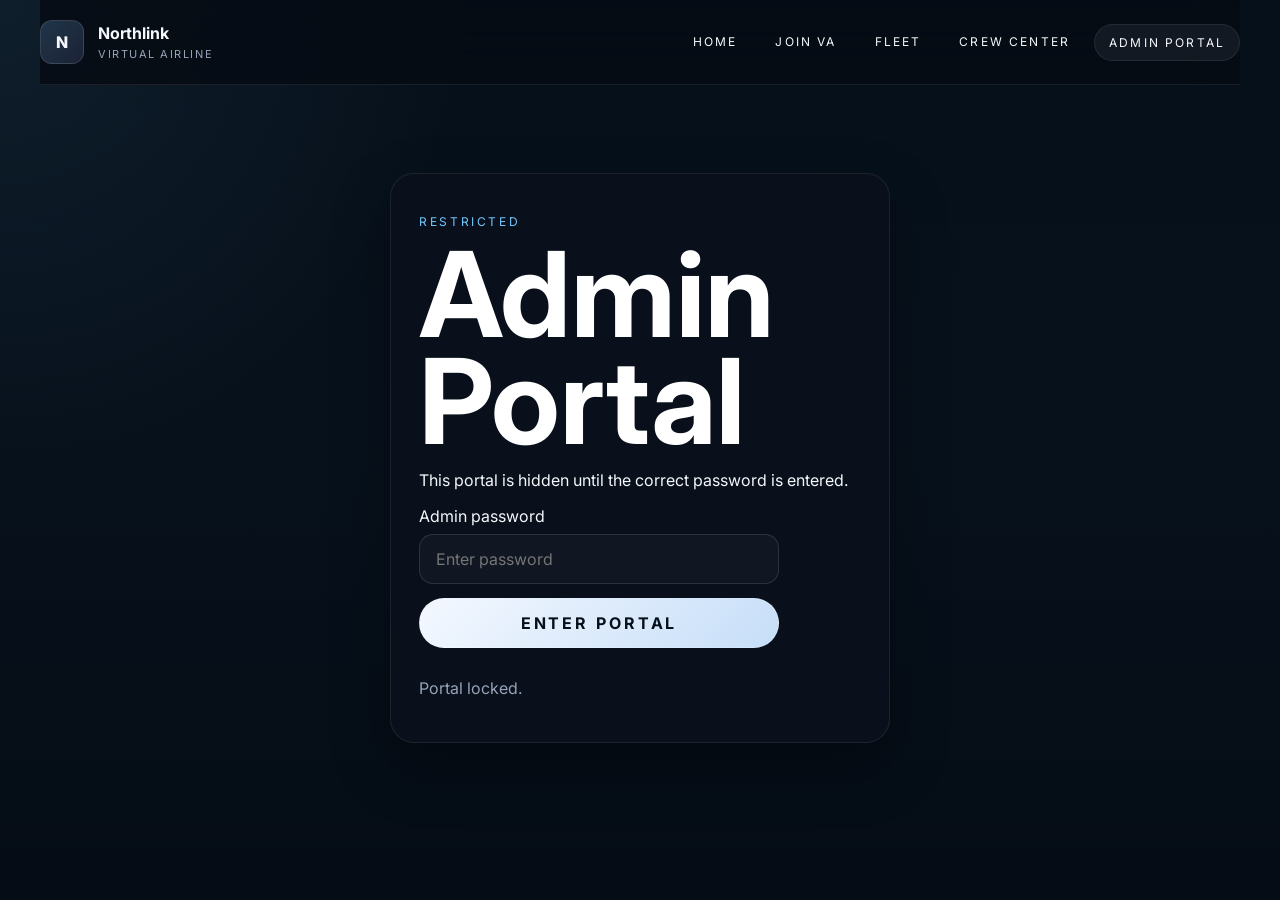
==== commit b0a53b1b: "Refocus Northlink into Airbus-only virtual airline" ====
--- a/admin.html
+++ b/admin.html
@@ -12,10 +12,10 @@
   <body data-page="admin" class="admin-page locked-admin-page">
     <div class="site-shell inner-page">
       <header class="topbar">
-        <a class="brand" href="index.html"><span class="brand-mark">N</span><span><strong>Northlink</strong><small data-field="siteTagline">ATC Training & Virtual Airline</small></span></a>
+        <a class="brand" href="index.html"><span class="brand-mark">N</span><span><strong>Northlink</strong><small data-field="siteTagline">Virtual Airline</small></span></a>
         <nav class="nav">
           <a href="index.html" data-nav="home">Home</a>
-          <a href="training.html" data-nav="training">Training</a>
+          <a href="training.html" data-nav="training">Join VA</a>
           <a href="fleet.html" data-nav="fleet">Fleet</a>
           <a href="crew.html" data-nav="crew">Crew Center</a>
           <a href="admin.html" class="portal-link" data-nav="admin">Admin Portal</a>
@@ -39,7 +39,7 @@
             <div>
               <p class="section-tag">Admin Portal</p>
               <h1>Site Control Center</h1>
-              <p>Edit site content, generate crew login codes, and review incoming training requests.</p>
+              <p>Edit site content, review Discord-linked pilot applications, and generate crew logins bound to Discord usernames.</p>
             </div>
             <div class="hero-chip-stack">
               <div class="request-count-pill">Requests <strong id="requestCountBadge">0</strong></div>
@@ -52,25 +52,26 @@
             <section class="glass inbox-panel">
               <div class="admin-section-header">
                 <div>
-                  <h2>Training request inbox</h2>
-                  <p>Requests submitted from the training page appear here automatically.</p>
+                  <h2>Pilot application inbox</h2>
+                  <p>Applications include Discord usernames so staff can approve the same identity for crew-center access.</p>
                 </div>
                 <div class="request-count-pill">Live queue <strong id="requestCountHeader">0</strong></div>
               </div>
               <div id="requestList" class="request-list"></div>
               <div class="admin-actions">
-                <button id="clearRequests" class="button button-secondary">Clear Request Inbox</button>
+                <button id="clearRequests" class="button button-secondary">Clear Applications</button>
               </div>
             </section>
 
             <section class="glass admin-panel">
               <div class="admin-section-header">
                 <h2>Crew center login generator</h2>
-                <p>Create reusable crew access codes until real APIs are added.</p>
+                <p>Generate a crew code linked to a Discord username so approved pilots can access and save their crew-center profile.</p>
               </div>
               <form id="crewCodeForm" class="admin-grid compact-grid">
                 <label><span>Label / role</span><input name="crew_label" type="text" placeholder="Dispatcher / Instructor" required /></label>
                 <label><span>Code prefix</span><input name="crew_prefix" type="text" maxlength="8" placeholder="NTL" required /></label>
+                <label class="full"><span>Discord username</span><input name="crew_discord" type="text" placeholder="alexpilot#2040" required /></label>
                 <div class="admin-actions full"><button type="submit" class="button button-primary">Generate Crew Login</button></div>
               </form>
               <div id="crewCodeList" class="request-list code-list"></div>
--- a/styles.css
+++ b/styles.css
@@ -138,3 +138,6 @@
   .hero h1 { font-size: 3.4rem; }
   .button { width: 100%; }
 }
+
+.request-form .full, .submission-note.full { grid-column: 1 / -1; }
+.crew-dashboard { display: grid; gap: 20px; }
